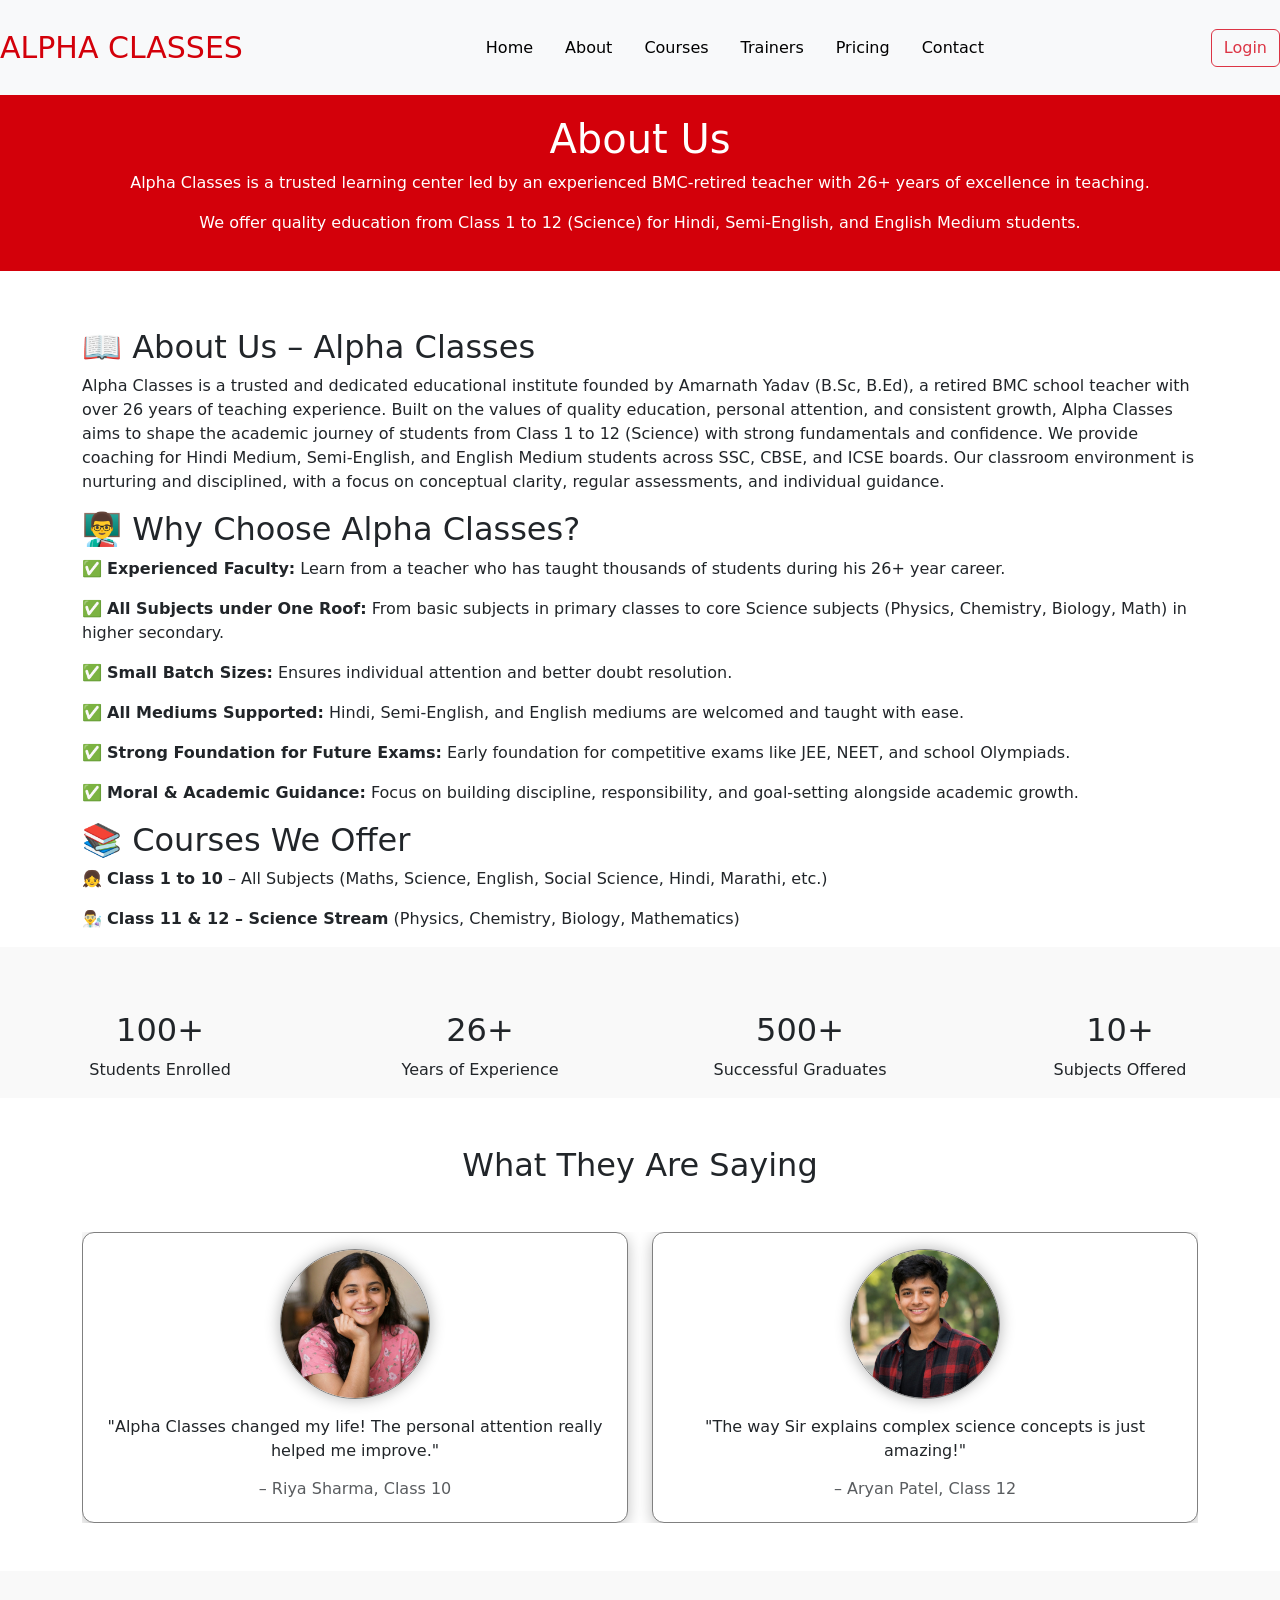
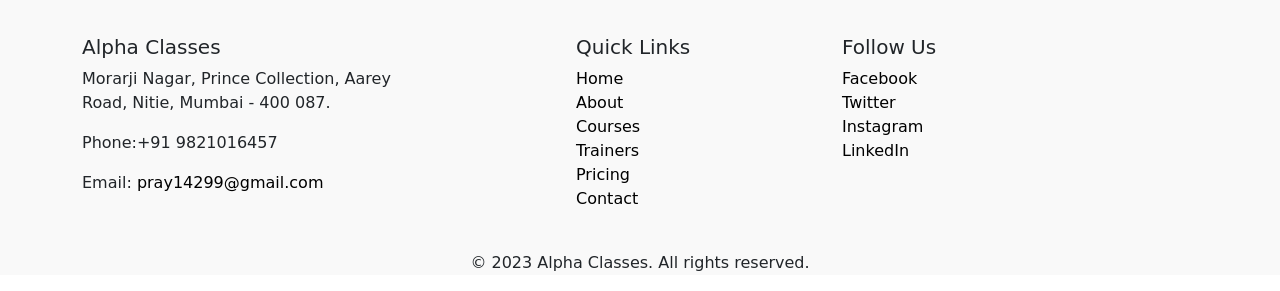
==== About.html @ 9dc7c06b "Initial Alpha Classes upload" ====
<!DOCTYPE html>
<html lang="en">
<head>
    <meta charset="UTF-8">
    <meta name="viewport" content="width=device-width, initial-scale=1.0">
    <title>Alpha classes</title>
    <link rel="stylesheet" href="style.css">
    <link rel="stylesheet" href="Responsive.css"/>
    <link
    href="https://cdn.jsdelivr.net/npm/bootstrap@5.0.2/dist/css/bootstrap.min.css"
    rel="stylesheet"/>
</head>
<body>
    <!-- nav bar section start -->
  <section class="navbarofwebsite">
    <div class="navbardiv  ">
      <nav class="navbar navbar-expand-lg navbar-light bg-light container-fluid">
        <a class="navbar-brand logo" href="#">ALPHA CLASSES</a>
        <!-- Optional toggler for small screen -->
        <button class="navbar-toggler" type="button" data-bs-toggle="collapse" data-bs-target="#navbarNav">
          <span class="navbar-toggler-icon"></span>
        </button>

        <div class="collapse navbar-collapse" id="navbarNav">
          <ul class="nav navul mx-auto">
            <li class="nav-item">
              <a class="nav-link" href="index.html">Home</a>
            </li>
            <li class="nav-item">
              <a class="nav-link" href="About.html">About</a>
            </li>
            <li class="nav-item">
              <a class="nav-link" href="Courses.html">Courses</a>
            </li>
            <li class="nav-item">
              <a class="nav-link" href="Trainer.html">Trainers</a>
            </li>
            <li class="nav-item">
              <a class="nav-link" href="Pricing.html">Pricing</a>
            </li>
            <li class="nav-item">
              <a class="nav-link" href="Contact.html">Contact</a>
            </li>
          </ul>
        </div>
        <button class="btn btn-outline-danger loginbtn " type="button">Login</button>
      </nav>
    </div>
  </section>
  <!-- navbar section ends -->
   <!-- below nav bar section -->
    <section class="belownavbar">
        <div class="container-fluid">
            <div>
                <h1 class="text-center">About Us</h1>
                <p class="text-center">Alpha Classes is a trusted learning center led by an experienced BMC-retired teacher with 26+ years of excellence in teaching.</p>
                <p class="text-center">We offer quality education from Class 1 to 12 (Science) for Hindi, Semi-English, and English Medium students.</p>
            </div>
        </div>
    </section>
    <!-- below nav bar section ends -->
     <!-- below hero image -->
<section class="below-hero">
    <div class="container">
        <div class="row">
            <div class="col whychooseus">
                <h2 class="h2_whychooseus">📖 About Us – Alpha Classes</h2>
                <p class="p_whychooseus">Alpha Classes is a trusted and dedicated educational institute founded by Amarnath Yadav (B.Sc, B.Ed), a retired BMC school teacher with over 26 years of teaching experience. Built on the values of quality education, personal attention, and consistent growth, Alpha Classes aims to shape the academic journey of students from Class 1 to 12 (Science) with strong fundamentals and confidence.
                We provide coaching for Hindi Medium, Semi-English, and English Medium students across SSC, CBSE, and ICSE boards. Our classroom environment is nurturing and disciplined, with a focus on conceptual clarity, regular assessments, and individual guidance.</p>
                <h2>👨‍🏫 Why Choose Alpha Classes?</h2>

                <p>✅ <strong>Experienced Faculty:</strong> Learn from a teacher who has taught thousands of students during his 26+ year career.</p>

                <p>✅ <strong>All Subjects under One Roof:</strong> From basic subjects in primary classes to core Science subjects (Physics, Chemistry, Biology, Math) in higher secondary.</p>

                <p>✅ <strong>Small Batch Sizes:</strong> Ensures individual attention and better doubt resolution.</p>

                <p>✅ <strong>All Mediums Supported:</strong> Hindi, Semi-English, and English mediums are welcomed and taught with ease.</p>

                <p>✅ <strong>Strong Foundation for Future Exams:</strong> Early foundation for competitive exams like JEE, NEET, and school Olympiads.</p>

                <p>✅ <strong>Moral & Academic Guidance:</strong> Focus on building discipline, responsibility, and goal-setting alongside academic growth.</p>

                <h2>📚 Courses We Offer</h2>

                <p>👧 <strong>Class 1 to 10</strong> – All Subjects (Maths, Science, English, Social Science, Hindi, Marathi, etc.)</p>

                <p>👨‍🔬 <strong>Class 11 & 12 – Science Stream</strong> (Physics, Chemistry, Biology, Mathematics)</p>

                
            </div>
            
    </div>
</section>
<!-- below hero image section close -->
 <!-- number detail section -->
<section class="number-detail">
    <div class="container-fluid">
        <div class="row ">
            <div class="col-3 numbers">
                <div class="number-detail-box">
                    <h2 class="number">100+</h2>
                    <p class="detail">Students Enrolled</p>
                </div>
            </div>
            <div class="col-3 numbers">
                <div class="number-detail-box">
                    <h2 class="number">26+</h2>
                    <p class="detail">Years of Experience</p>
                </div>
            </div>
            <div class="col-3 numbers">
                <div class="number-detail-box">
                    <h2 class="number">500+</h2>
                    <p class="detail">Successful Graduates</p>
                </div>
            </div>
            <div class="col-3 numbers">
                <div class="number-detail-box">
                    <h2 class="number">10+</h2>
                    <p class="detail">Subjects Offered</p>
                </div>
            </div>
        </div>
        </div>
</section>
<!-- number detail section close -->

  <!-- What They Are Saying Carousel Section -->
<section id="testimonials" class="py-5">
  <div class="container">
    <h2 class="text-center mb-5">What They Are Saying</h2>
    <div id="testimonialCarousel" class="carousel slide" data-bs-ride="carousel">
      
      <div class="carousel-inner">

        <!-- Slide 1 -->
        <div class="carousel-item active">
          <div class="row justify-content-center">
            <div class="col-md-6">
              <div class="card text-center">
                <img src="./images/student1.png" class="card-img-top rounded-circle w-50 mx-auto mt-3" alt="Student 1">
                <div class="card-body">
                  <p class="card-text">"Alpha Classes changed my life! The personal attention really helped me improve."</p>
                  <h6 class="text-muted">– Riya Sharma, Class 10</h6>
                </div>
              </div>
            </div>
            <div class="col-md-6">
              <div class="card text-center">
                <img src="./images/student2.png" class="card-img-top rounded-circle w-50 mx-auto mt-3" alt="Student 2">
                <div class="card-body">
                  <p class="card-text">"The way Sir explains complex science concepts is just amazing!"</p>
                  <h6 class="text-muted">– Aryan Patel, Class 12</h6>
                </div>
              </div>
            </div>
          </div>
        </div>

        <!-- Slide 2 -->
        <div class="carousel-item">
          <div class="row justify-content-center">
            <div class="col-md-6">
              <div class="card text-center">
                <img src="./images/student3.png" class="card-img-top rounded-circle w-50 mx-auto mt-3" alt="Student 3">
                <div class="card-body">
                  <p class="card-text">"Best classes for both Hindi and English medium students."</p>
                  <h6 class="text-muted">– Sneha Yadav, Class 8</h6>
                </div>
              </div>
            </div>
            <div class="col-md-6">
              <div class="card text-center">
                <img src="./images/student4.png" class="card-img-top rounded-circle w-50 mx-auto mt-3" alt="Student 4">
                <div class="card-body">
                  <p class="card-text">"Thanks to Alpha Classes, I scored 90+ in boards!"</p>
                  <h6 class="text-muted">– Kunal Mehta, Class 10</h6>
                </div>
              </div>
            </div>
          </div>
        </div>

        <!-- Slide 3 -->
        <div class="carousel-item">
          <div class="row justify-content-center">
            <div class="col-md-6">
              <div class="card text-center">
                <img src="./images/student5.png" class="card-img-top rounded-circle w-50 mx-auto mt-3" alt="Student 5">
                <div class="card-body">
                  <p class="card-text">"Great teaching style and helpful notes."</p>
                  <h6 class="text-muted">– Neha Gupta, Class 11</h6>
                </div>
              </div>
            </div>
            <div class="col-md-6">
              <div class="card text-center">
                <img src="./images/student6.png" class="card-img-top rounded-circle w-50 mx-auto mt-3" alt="Student 6">
                <div class="card-body">
                  <p class="card-text">"Sir explains everything with real-life examples!"</p>
                  <h6 class="text-muted">– Aditya Jaiswal, Class 9</h6>
                </div>
              </div>
            </div>
          </div>
        </div>

        <!-- Slide 4 -->
        <div class="carousel-item">
          <div class="row justify-content-center">
            <div class="col-md-6">
              <div class="card text-center">
                <img src="./images/student8.png" class="card-img-top rounded-circle w-50 mx-auto mt-3" alt="Student 7">
                <div class="card-body">
                  <p class="card-text">"Alpha Classes feels like a second home!"</p>
                  <h6 class="text-muted">– Meera Pawar, Class 6</h6>
                </div>
              </div>
            </div>
            <div class="col-md-6">
              <div class="card text-center">
                <img src="./images/student7.png" class="card-img-top rounded-circle w-50 mx-auto mt-3" alt="Student 8">
                <div class="card-body">
                  <p class="card-text">"I love the way Sir motivates us daily!"</p>
                  <h6 class="text-muted">– Tushar Sinha, Class 12</h6>
                </div>
              </div>
            </div>
          </div>
        </div>

        <!-- Slide 5 -->
        <div class="carousel-item">
          <div class="row justify-content-center">
            <div class="col-md-6">
              <div class="card text-center">
                <img src="./images/studnet10.png" class="card-img-top rounded-circle w-50 mx-auto mt-3" alt="Student 9">
                <div class="card-body">
                  <p class="card-text">"My basics got very strong because of Alpha Classes."</p>
                  <h6 class="text-muted">– Priya Dubey, Class 7</h6>
                </div>
              </div>
            </div>
            <div class="col-md-6">
              <div class="card text-center">
                <img src="./images/studnet9.png" class="card-img-top rounded-circle w-50 mx-auto mt-3" alt="Student 10">
                <div class="card-body">
                  <p class="card-text">"Highly recommend for all students in Mumbai."</p>
                  <h6 class="text-muted">– Rahul Thakur, Class 10</h6>
                </div>
              </div>
            </div>
          </div>
        </div>

      </div>

      <!-- Carousel Controls -->
      <button class="carousel-control-prev" type="button" data-bs-target="#testimonialCarousel" data-bs-slide="prev">
        <span class="carousel-control-prev-icon"></span>
      </button>
      <button class="carousel-control-next" type="button" data-bs-target="#testimonialCarousel" data-bs-slide="next">
        <span class="carousel-control-next-icon"></span>
      </button>

    </div>
  </div>
</section>
<!-- what they are saying section close -->
 <!-- footer section start -->
<section class="footer">
    <div class="container">
        <div class="row">
            <div class="col-md-4">
                <h5>Alpha Classes</h5>
                <p>Morarji Nagar, Prince Collection, Aarey Road, Nitie, Mumbai - 400 087.</p>
                <p>Phone:+91 9821016457</p>
                <p class="email">Email: <a href="mailto:pray14299@gmail.com">pray14299@gmail.com</a></p>
            </div>
            <div class="col-md-4 quick-links">
                <h5>Quick Links</h5>
                <ul class="footer-links list-unstyled">
                    <li><a href="index.html">Home</a></li>
                    <li><a href="About.html">About</a></li>
                    <li><a href="Courses.html">Courses</a></li>
                    <li><a href="Trainer.html">Trainers</a></li>
                    <li><a href="Pricing.html">Pricing</a></li>
                    <li><a href="Contact.html">Contact</a></li>
                </ul>
            </div>
            <div class="col-md-4">
                <h5>Follow Us</h5>
                <ul class="list-unstyled footer-social">
                    <li><a href="#">Facebook</a></li>
                    <li><a href="#">Twitter</a></li>
                    <li><a href="#">Instagram</a></li>
                    <li><a href="#">LinkedIn</a></li>
                </ul>
            </div>
        </div>
        <div class="text-center mt-4">
            <p>&copy; 2023 Alpha Classes. All rights reserved.</p>
        </div>
    </div>
</section>
<!-- footer section end -->  
   <script src="https://cdn.jsdelivr.net/npm/@popperjs/core@2.9.2/dist/umd/popper.min.js"></script>
  <script src="https://cdn.jsdelivr.net/npm/bootstrap@5.0.2/dist/js/bootstrap.min.js"></script>
</body>
</html>
---- style.css ----
.logo
{
    font-size: 30px!important;
    color: #d3000a!important;
}
.navul a{
    color:black;
    text-decoration: none;
}
.loginbtn
{
    position: relative;
    right:0%;
}
.navbar
{
    padding-top: 20px!important;
    padding-bottom: 20px!important;
}
/* hero image start */
.hero-section {
  background-image: url('./images/hero-bg.jpg');
  background-size: cover;
  background-position: center;
  background-repeat: no-repeat;
  height: 80vh;
  position: relative;
  z-index: 1;
}

.hero-section::before {
  content: '';
  position: absolute;
  top: 0; left: 0; right: 0; bottom: 0;
  background-color: rgba(0, 0, 0, 0.5); /* Dark overlay */
  z-index: -1;
}

.hero-content {
  max-width: 600px;
  padding-top: 50px;
}
/* why choose us */
.whychooseus
{
    padding-top: 5%;

}
.whychooseus_img
{
    padding-top: 10%;
    height:auto;
    width: 100%;;
}
.number-detail
{
    padding-top: 5%;
    background-color: #f9f9f9;
}
.numbers
{
    text-align: center;
}
#courses
{
    padding-top: 5%;
    padding-bottom: 5%;
}
.card1
{
    height:100%;
}
.footer
{
    padding-top: 5%;
    background-color: #f9f9f9;
    
}
.quick-links
{
    position: relative;
    left: 10%;
}
.footer-links a
{
    text-decoration: none;
    color: black;
    
    

}
.footer-social a
{
    text-decoration: none;
    color: black;
}
.email a{
    text-decoration: none;
    color: black;
}
/* about page */
.belownavbar
{
    background-color: #d3000a;
    padding-top: 20px;
    padding-bottom: 20px;
    color: white;
}
.testimonials
{
    background-color: #f9f9f9;
}
#testimonials .card {
  border: 1px solid grey;
  border-radius: 12px;
  box-shadow: 0 4px 15px rgba(0, 0, 0, 0.25); /* Card shadow */
  background-color: #fff;
  overflow: hidden;
  transition: border 0.3s ease;
}

/* Image styling */
#testimonials .card-img-top {
  width: 150px !important;
  height: 150px !important;
  object-fit: cover;
  object-position: center;
  border-radius: 50% !important;
  border: 1px solid grey;
  box-shadow: 0 0 15px rgba(0, 0, 0, 0.3); /* ⬅️ full shadow all around */
  transition: transform 0.3s ease, box-shadow 0.3s ease, border-color 0.3s ease;
  display: block;
  margin: 0 auto;
}

/* Hover effect on image only */
#testimonials .card-img-top:hover {
  transform: scale(1.1);
  box-shadow: 0 0 25px rgba(0, 0, 0, 0.5); /* ⬅️ Stronger full shadow */
  border-color: #000;
}
/* Trainers page */
#trainers .trainer-card {
  padding: 20px;
  border-radius: 10px;
  transition: transform 0.3s ease;
}

#trainers .trainer-img {
  position: relative;
  width: 200px;
  height: 200px;
  margin: 0 auto 20px;
  border-radius: 50%;
  overflow: hidden;
}

#trainers .trainer-img img {
  width: 100%;
  height: 100%;
  object-fit: cover;
  border-radius: 50%;
  transition: opacity 0.3s ease;
}

#trainers .social-icons {
  position: absolute;
  top: 0;
  left: 0;
  width: 100%;
  height: 100%;
  border-radius: 50%;
  background-color: rgba(0, 0, 0, 0.6);
  display: flex;
  justify-content: center;
  align-items: center;
  gap: 15px;
  opacity: 0;
  transition: opacity 0.3s ease;
}

#trainers .social-icons a {
  color: #fff;
  font-size: 18px;
}

#trainers .trainer-img:hover .social-icons {
  opacity: 1;
}

#trainers .trainer-card h4 {
  font-weight: bold;
  margin-bottom: 5px;
}

#trainers .trainer-card .subject {
  font-style: italic;
  color: #777;
  margin-bottom: 10px;
}
---- Responsive.css ----
/* Mobiles */
@media (max-width: 768px) {
  .loginbtn {
   justify-content: end;
}
.navbar-toggler
{
   position:relative;
}

.below-hero .row
{
    display: block;;
}
.quick-links {
    position: relative;
    left: 0%;
}
}
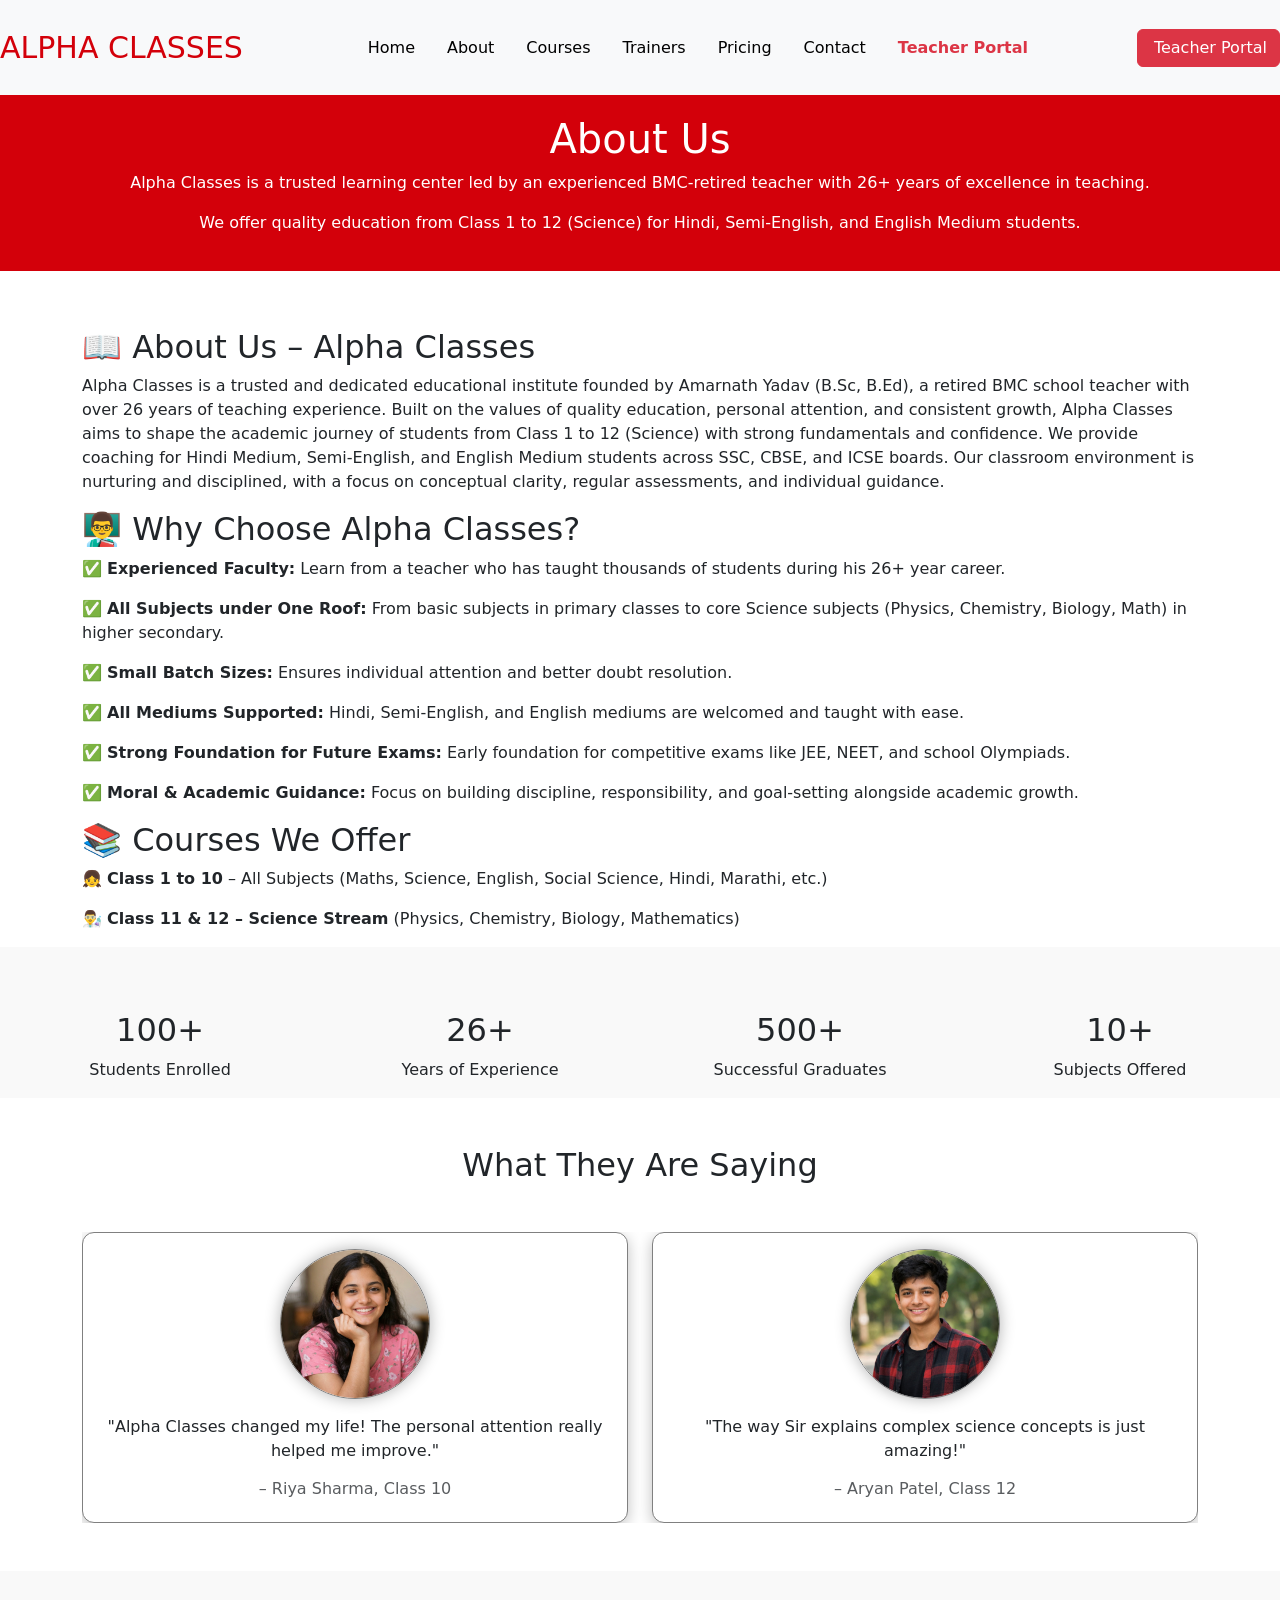
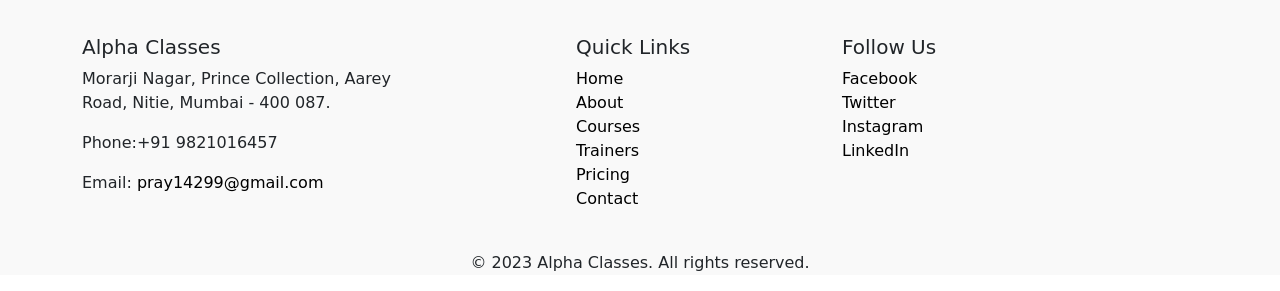
==== commit 68b0933f: "feat: add comprehensive teacher portal with daily attendance, monthly register, fee ledger, printabl" ====
--- a/About.html
+++ b/About.html
@@ -41,9 +41,12 @@
             <li class="nav-item">
               <a class="nav-link" href="Contact.html">Contact</a>
             </li>
+            <li class="nav-item">
+              <a class="nav-link text-danger fw-bold" href="portal.html">Teacher Portal</a>
+            </li>
           </ul>
         </div>
-        <button class="btn btn-outline-danger loginbtn " type="button">Login</button>
+        <a href="portal.html" class="btn btn-danger loginbtn"><i class="bi bi-speedometer2 me-1"></i> Teacher Portal</a>
       </nav>
     </div>
   </section>
--- a/style.css
+++ b/style.css
@@ -11,6 +11,8 @@
 {
     position: relative;
     right:0%;
+    text-decoration: none;
+    font-weight: 600;
 }
 .navbar
 {
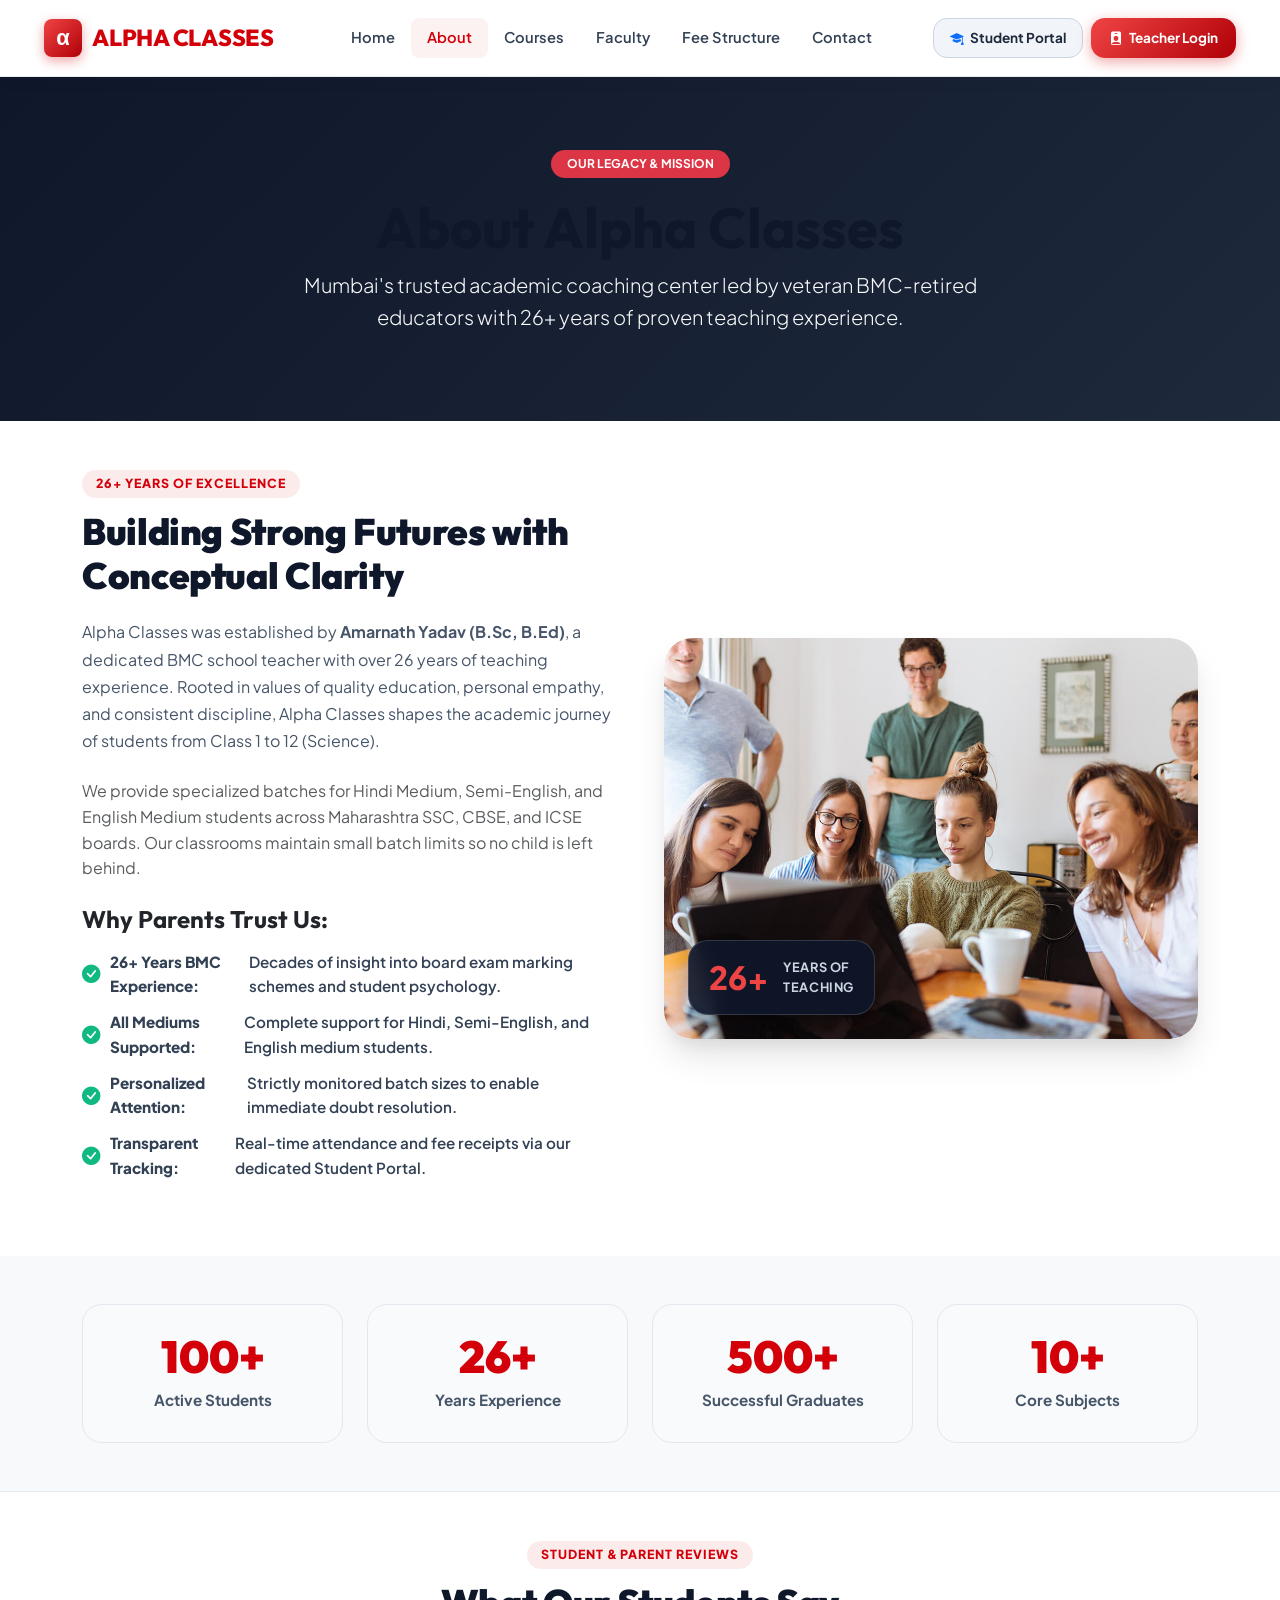
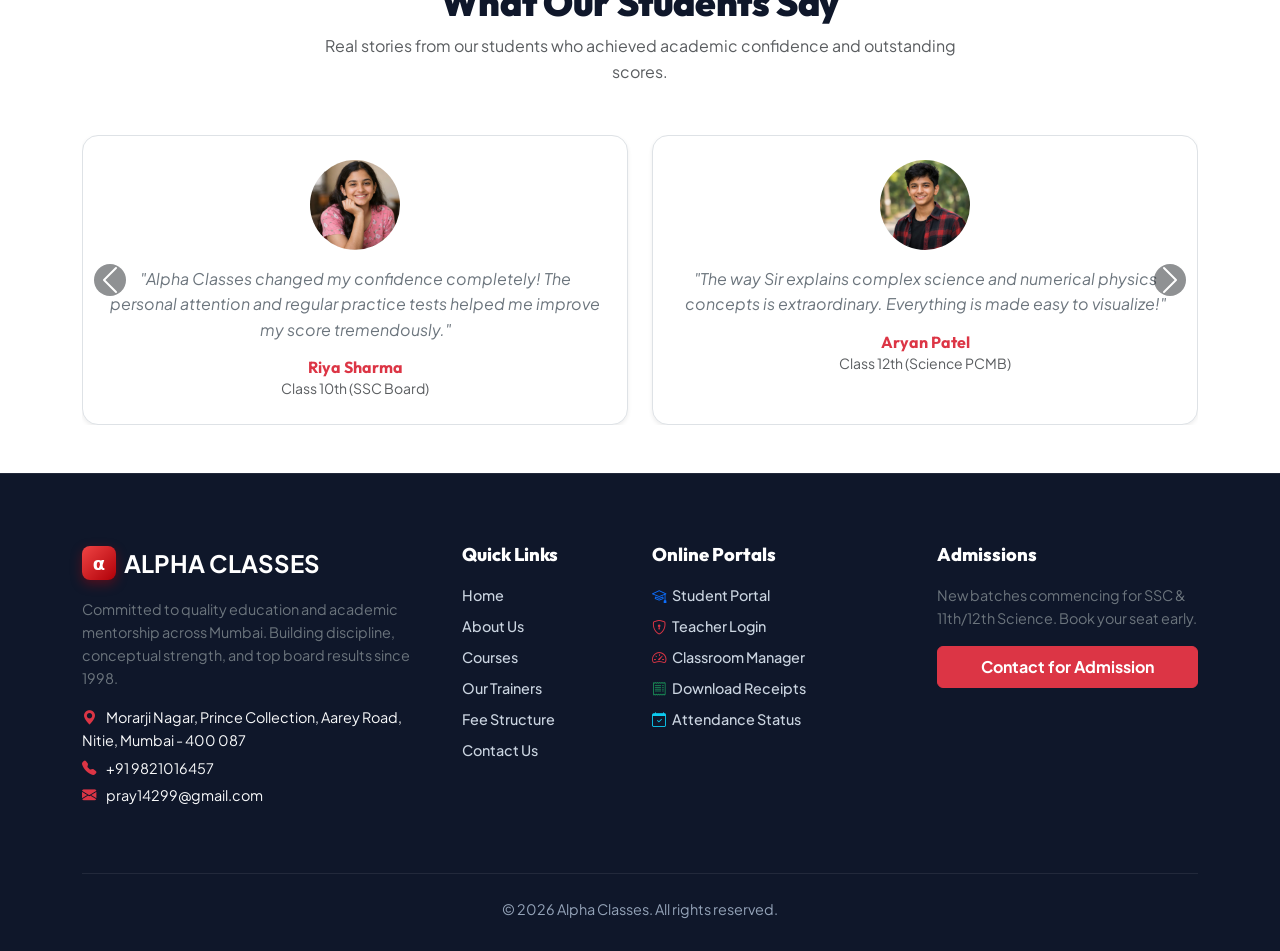
==== commit 66b84143: "feat: complete UI revamp, student portal, role-based teacher auth, and staff management" ====
--- a/About.html
+++ b/About.html
@@ -1,314 +1,269 @@
 <!DOCTYPE html>
 <html lang="en">
 <head>
-    <meta charset="UTF-8">
-    <meta name="viewport" content="width=device-width, initial-scale=1.0">
-    <title>Alpha classes</title>
-    <link rel="stylesheet" href="style.css">
-    <link rel="stylesheet" href="Responsive.css"/>
-    <link
-    href="https://cdn.jsdelivr.net/npm/bootstrap@5.0.2/dist/css/bootstrap.min.css"
-    rel="stylesheet"/>
+  <meta charset="UTF-8">
+  <meta name="viewport" content="width=device-width, initial-scale=1.0">
+  <title>About Us — Alpha Classes | 26+ Years of Teaching Excellence</title>
+  <link rel="icon" type="image/png" href="./images/science.png">
+
+  <!-- Fonts & Icons & Bootstrap 5 -->
+  <link rel="preconnect" href="https://fonts.googleapis.com">
+  <link rel="preconnect" href="https://fonts.gstatic.com" crossorigin>
+  <link href="https://fonts.googleapis.com/css2?family=Outfit:wght@500;600;700;800;900&family=Plus+Jakarta+Sans:wght@400;500;600;700;800&display=swap" rel="stylesheet">
+  <link href="https://cdn.jsdelivr.net/npm/bootstrap@5.0.2/dist/css/bootstrap.min.css" rel="stylesheet"/>
+  <link rel="stylesheet" href="https://cdn.jsdelivr.net/npm/bootstrap-icons@1.11.3/font/bootstrap-icons.min.css">
+  <link rel="stylesheet" href="style.css">
+  <link rel="stylesheet" href="Responsive.css"/>
 </head>
 <body>
-    <!-- nav bar section start -->
-  <section class="navbarofwebsite">
-    <div class="navbardiv  ">
-      <nav class="navbar navbar-expand-lg navbar-light bg-light container-fluid">
-        <a class="navbar-brand logo" href="#">ALPHA CLASSES</a>
-        <!-- Optional toggler for small screen -->
-        <button class="navbar-toggler" type="button" data-bs-toggle="collapse" data-bs-target="#navbarNav">
+  <!-- Sticky Modern Navbar -->
+  <header class="navbarofwebsite">
+    <div class="container-fluid px-lg-4">
+      <nav class="navbar navbar-expand-lg navbar-light py-2">
+        <a class="navbar-brand logo" href="index.html">
+          <span class="brand-alpha-symbol">α</span>
+          <span>ALPHA CLASSES</span>
+        </a>
+
+        <button class="navbar-toggler border-0 shadow-none" type="button" data-bs-toggle="collapse" data-bs-target="#navbarNav">
           <span class="navbar-toggler-icon"></span>
         </button>
 
         <div class="collapse navbar-collapse" id="navbarNav">
-          <ul class="nav navul mx-auto">
+          <ul class="nav navul mx-auto mb-2 mb-lg-0">
             <li class="nav-item">
               <a class="nav-link" href="index.html">Home</a>
             </li>
             <li class="nav-item">
-              <a class="nav-link" href="About.html">About</a>
+              <a class="nav-link active" href="About.html">About</a>
             </li>
             <li class="nav-item">
               <a class="nav-link" href="Courses.html">Courses</a>
             </li>
             <li class="nav-item">
-              <a class="nav-link" href="Trainer.html">Trainers</a>
-            </li>
-            <li class="nav-item">
-              <a class="nav-link" href="Pricing.html">Pricing</a>
+              <a class="nav-link" href="Trainer.html">Faculty</a>
+            </li>
+            <li class="nav-item">
+              <a class="nav-link" href="Pricing.html">Fee Structure</a>
             </li>
             <li class="nav-item">
               <a class="nav-link" href="Contact.html">Contact</a>
             </li>
-            <li class="nav-item">
-              <a class="nav-link text-danger fw-bold" href="portal.html">Teacher Portal</a>
-            </li>
-          </ul>
-        </div>
-        <a href="portal.html" class="btn btn-danger loginbtn"><i class="bi bi-speedometer2 me-1"></i> Teacher Portal</a>
+          </ul>
+
+          <div class="navbar-cta-group d-flex align-items-center gap-2">
+            <a href="login.html?type=student" class="btn-student-nav" title="Student & Parent Portal">
+              <i class="bi bi-mortarboard-fill text-primary"></i>
+              <span>Student Portal</span>
+            </a>
+            <a href="login.html" class="loginbtn" title="Staff Classroom Portal">
+              <i class="bi bi-person-badge-fill"></i>
+              <span>Teacher Login</span>
+            </a>
+          </div>
+        </div>
       </nav>
     </div>
-  </section>
-  <!-- navbar section ends -->
-   <!-- below nav bar section -->
-    <section class="belownavbar">
-        <div class="container-fluid">
-            <div>
-                <h1 class="text-center">About Us</h1>
-                <p class="text-center">Alpha Classes is a trusted learning center led by an experienced BMC-retired teacher with 26+ years of excellence in teaching.</p>
-                <p class="text-center">We offer quality education from Class 1 to 12 (Science) for Hindi, Semi-English, and English Medium students.</p>
+  </header>
+
+  <!-- Page Banner -->
+  <section class="py-5 text-white" style="background: linear-gradient(135deg, #0f172a 0%, #1e293b 100%);">
+    <div class="container text-center py-4">
+      <span class="badge bg-danger px-3 py-2 rounded-pill text-uppercase mb-3">Our Legacy & Mission</span>
+      <h1 class="display-4 fw-bold">About Alpha Classes</h1>
+      <p class="lead text-light mx-auto" style="max-width: 700px;">
+        Mumbai's trusted academic coaching center led by veteran BMC-retired educators with 26+ years of proven teaching experience.
+      </p>
+    </div>
+  </section>
+
+  <!-- Detailed Story Section -->
+  <section class="below-hero py-5">
+    <div class="container">
+      <div class="row align-items-center g-5">
+        <div class="col-lg-6 whychooseus">
+          <span class="section-tag">26+ Years of Excellence</span>
+          <h2 class="h2_whychooseus">Building Strong Futures with Conceptual Clarity</h2>
+          <p class="p_whychooseus">
+            Alpha Classes was established by <strong>Amarnath Yadav (B.Sc, B.Ed)</strong>, a dedicated BMC school teacher with over 26 years of teaching experience. Rooted in values of quality education, personal empathy, and consistent discipline, Alpha Classes shapes the academic journey of students from Class 1 to 12 (Science).
+          </p>
+          <p class="text-muted">
+            We provide specialized batches for Hindi Medium, Semi-English, and English Medium students across Maharashtra SSC, CBSE, and ICSE boards. Our classrooms maintain small batch limits so no child is left behind.
+          </p>
+
+          <h4 class="fw-bold mt-4 mb-3 text-dark">Why Parents Trust Us:</h4>
+          <ul class="feature-list-checks">
+            <li><i class="bi bi-check-circle-fill"></i> <strong>26+ Years BMC Experience:</strong> Decades of insight into board exam marking schemes and student psychology.</li>
+            <li><i class="bi bi-check-circle-fill"></i> <strong>All Mediums Supported:</strong> Complete support for Hindi, Semi-English, and English medium students.</li>
+            <li><i class="bi bi-check-circle-fill"></i> <strong>Personalized Attention:</strong> Strictly monitored batch sizes to enable immediate doubt resolution.</li>
+            <li><i class="bi bi-check-circle-fill"></i> <strong>Transparent Tracking:</strong> Real-time attendance and fee receipts via our dedicated Student Portal.</li>
+          </ul>
+        </div>
+
+        <div class="col-lg-6">
+          <div class="whychooseus_img_wrap">
+            <img src="./images/about.jpg" alt="Alpha Classes Learning" class="whychooseus_img">
+            <div class="experience-floating-badge">
+              <div class="badge-number">26+</div>
+              <div class="badge-text">Years of<br>Teaching</div>
             </div>
-        </div>
-    </section>
-    <!-- below nav bar section ends -->
-     <!-- below hero image -->
-<section class="below-hero">
-    <div class="container">
-        <div class="row">
-            <div class="col whychooseus">
-                <h2 class="h2_whychooseus">📖 About Us – Alpha Classes</h2>
-                <p class="p_whychooseus">Alpha Classes is a trusted and dedicated educational institute founded by Amarnath Yadav (B.Sc, B.Ed), a retired BMC school teacher with over 26 years of teaching experience. Built on the values of quality education, personal attention, and consistent growth, Alpha Classes aims to shape the academic journey of students from Class 1 to 12 (Science) with strong fundamentals and confidence.
-                We provide coaching for Hindi Medium, Semi-English, and English Medium students across SSC, CBSE, and ICSE boards. Our classroom environment is nurturing and disciplined, with a focus on conceptual clarity, regular assessments, and individual guidance.</p>
-                <h2>👨‍🏫 Why Choose Alpha Classes?</h2>
-
-                <p>✅ <strong>Experienced Faculty:</strong> Learn from a teacher who has taught thousands of students during his 26+ year career.</p>
-
-                <p>✅ <strong>All Subjects under One Roof:</strong> From basic subjects in primary classes to core Science subjects (Physics, Chemistry, Biology, Math) in higher secondary.</p>
-
-                <p>✅ <strong>Small Batch Sizes:</strong> Ensures individual attention and better doubt resolution.</p>
-
-                <p>✅ <strong>All Mediums Supported:</strong> Hindi, Semi-English, and English mediums are welcomed and taught with ease.</p>
-
-                <p>✅ <strong>Strong Foundation for Future Exams:</strong> Early foundation for competitive exams like JEE, NEET, and school Olympiads.</p>
-
-                <p>✅ <strong>Moral & Academic Guidance:</strong> Focus on building discipline, responsibility, and goal-setting alongside academic growth.</p>
-
-                <h2>📚 Courses We Offer</h2>
-
-                <p>👧 <strong>Class 1 to 10</strong> – All Subjects (Maths, Science, English, Social Science, Hindi, Marathi, etc.)</p>
-
-                <p>👨‍🔬 <strong>Class 11 & 12 – Science Stream</strong> (Physics, Chemistry, Biology, Mathematics)</p>
-
-                
+          </div>
+        </div>
+      </div>
+    </div>
+  </section>
+
+  <!-- Milestone Counters -->
+  <section class="number-detail py-5 bg-light">
+    <div class="container">
+      <div class="row g-4">
+        <div class="col-6 col-md-3">
+          <div class="number-detail-box">
+            <h2 class="number">100+</h2>
+            <p class="detail">Active Students</p>
+          </div>
+        </div>
+        <div class="col-6 col-md-3">
+          <div class="number-detail-box">
+            <h2 class="number">26+</h2>
+            <p class="detail">Years Experience</p>
+          </div>
+        </div>
+        <div class="col-6 col-md-3">
+          <div class="number-detail-box">
+            <h2 class="number">500+</h2>
+            <p class="detail">Successful Graduates</p>
+          </div>
+        </div>
+        <div class="col-6 col-md-3">
+          <div class="number-detail-box">
+            <h2 class="number">10+</h2>
+            <p class="detail">Core Subjects</p>
+          </div>
+        </div>
+      </div>
+    </div>
+  </section>
+
+  <!-- Testimonials Carousel Section -->
+  <section id="testimonials" class="py-5">
+    <div class="container">
+      <div class="section-header-wrap">
+        <span class="section-tag">Student & Parent Reviews</span>
+        <h2 class="section-title">What Our Students Say</h2>
+        <p class="text-muted">Real stories from our students who achieved academic confidence and outstanding scores.</p>
+      </div>
+
+      <div id="testimonialCarousel" class="carousel slide" data-bs-ride="carousel">
+        <div class="carousel-inner">
+          <!-- Slide 1 -->
+          <div class="carousel-item active">
+            <div class="row g-4 justify-content-center">
+              <div class="col-md-6">
+                <div class="card p-4 text-center border shadow-sm rounded-4 h-100">
+                  <img src="./images/student1.png" class="rounded-circle mx-auto mb-3" style="width: 90px; height: 90px; object-fit: cover;" alt="Student 1">
+                  <p class="fst-italic text-secondary">"Alpha Classes changed my confidence completely! The personal attention and regular practice tests helped me improve my score tremendously."</p>
+                  <h6 class="fw-bold mb-0 text-danger">Riya Sharma</h6>
+                  <small class="text-muted">Class 10th (SSC Board)</small>
+                </div>
+              </div>
+              <div class="col-md-6">
+                <div class="card p-4 text-center border shadow-sm rounded-4 h-100">
+                  <img src="./images/student2.png" class="rounded-circle mx-auto mb-3" style="width: 90px; height: 90px; object-fit: cover;" alt="Student 2">
+                  <p class="fst-italic text-secondary">"The way Sir explains complex science and numerical physics concepts is extraordinary. Everything is made easy to visualize!"</p>
+                  <h6 class="fw-bold mb-0 text-danger">Aryan Patel</h6>
+                  <small class="text-muted">Class 12th (Science PCMB)</small>
+                </div>
+              </div>
             </div>
-            
-    </div>
-</section>
-<!-- below hero image section close -->
- <!-- number detail section -->
-<section class="number-detail">
-    <div class="container-fluid">
-        <div class="row ">
-            <div class="col-3 numbers">
-                <div class="number-detail-box">
-                    <h2 class="number">100+</h2>
-                    <p class="detail">Students Enrolled</p>
-                </div>
+          </div>
+
+          <!-- Slide 2 -->
+          <div class="carousel-item">
+            <div class="row g-4 justify-content-center">
+              <div class="col-md-6">
+                <div class="card p-4 text-center border shadow-sm rounded-4 h-100">
+                  <img src="./images/student3.png" class="rounded-circle mx-auto mb-3" style="width: 90px; height: 90px; object-fit: cover;" alt="Student 3">
+                  <p class="fst-italic text-secondary">"Best coaching for Hindi and Semi-English medium students. Concepts are explained clearly in both languages so there is zero confusion."</p>
+                  <h6 class="fw-bold mb-0 text-danger">Sneha Yadav</h6>
+                  <small class="text-muted">Class 8th</small>
+                </div>
+              </div>
+              <div class="col-md-6">
+                <div class="card p-4 text-center border shadow-sm rounded-4 h-100">
+                  <img src="./images/student4.png" class="rounded-circle mx-auto mb-3" style="width: 90px; height: 90px; object-fit: cover;" alt="Student 4">
+                  <p class="fst-italic text-secondary">"Thanks to Alpha Classes, I scored above 90% in my SSC board exam. The revision batches and previous board papers helped so much!"</p>
+                  <h6 class="fw-bold mb-0 text-danger">Kunal Mehta</h6>
+                  <small class="text-muted">Class 10th Graduate</small>
+                </div>
+              </div>
             </div>
-            <div class="col-3 numbers">
-                <div class="number-detail-box">
-                    <h2 class="number">26+</h2>
-                    <p class="detail">Years of Experience</p>
-                </div>
-            </div>
-            <div class="col-3 numbers">
-                <div class="number-detail-box">
-                    <h2 class="number">500+</h2>
-                    <p class="detail">Successful Graduates</p>
-                </div>
-            </div>
-            <div class="col-3 numbers">
-                <div class="number-detail-box">
-                    <h2 class="number">10+</h2>
-                    <p class="detail">Subjects Offered</p>
-                </div>
-            </div>
-        </div>
-        </div>
-</section>
-<!-- number detail section close -->
-
-  <!-- What They Are Saying Carousel Section -->
-<section id="testimonials" class="py-5">
-  <div class="container">
-    <h2 class="text-center mb-5">What They Are Saying</h2>
-    <div id="testimonialCarousel" class="carousel slide" data-bs-ride="carousel">
-      
-      <div class="carousel-inner">
-
-        <!-- Slide 1 -->
-        <div class="carousel-item active">
-          <div class="row justify-content-center">
-            <div class="col-md-6">
-              <div class="card text-center">
-                <img src="./images/student1.png" class="card-img-top rounded-circle w-50 mx-auto mt-3" alt="Student 1">
-                <div class="card-body">
-                  <p class="card-text">"Alpha Classes changed my life! The personal attention really helped me improve."</p>
-                  <h6 class="text-muted">– Riya Sharma, Class 10</h6>
-                </div>
-              </div>
-            </div>
-            <div class="col-md-6">
-              <div class="card text-center">
-                <img src="./images/student2.png" class="card-img-top rounded-circle w-50 mx-auto mt-3" alt="Student 2">
-                <div class="card-body">
-                  <p class="card-text">"The way Sir explains complex science concepts is just amazing!"</p>
-                  <h6 class="text-muted">– Aryan Patel, Class 12</h6>
-                </div>
-              </div>
-            </div>
-          </div>
-        </div>
-
-        <!-- Slide 2 -->
-        <div class="carousel-item">
-          <div class="row justify-content-center">
-            <div class="col-md-6">
-              <div class="card text-center">
-                <img src="./images/student3.png" class="card-img-top rounded-circle w-50 mx-auto mt-3" alt="Student 3">
-                <div class="card-body">
-                  <p class="card-text">"Best classes for both Hindi and English medium students."</p>
-                  <h6 class="text-muted">– Sneha Yadav, Class 8</h6>
-                </div>
-              </div>
-            </div>
-            <div class="col-md-6">
-              <div class="card text-center">
-                <img src="./images/student4.png" class="card-img-top rounded-circle w-50 mx-auto mt-3" alt="Student 4">
-                <div class="card-body">
-                  <p class="card-text">"Thanks to Alpha Classes, I scored 90+ in boards!"</p>
-                  <h6 class="text-muted">– Kunal Mehta, Class 10</h6>
-                </div>
-              </div>
-            </div>
-          </div>
-        </div>
-
-        <!-- Slide 3 -->
-        <div class="carousel-item">
-          <div class="row justify-content-center">
-            <div class="col-md-6">
-              <div class="card text-center">
-                <img src="./images/student5.png" class="card-img-top rounded-circle w-50 mx-auto mt-3" alt="Student 5">
-                <div class="card-body">
-                  <p class="card-text">"Great teaching style and helpful notes."</p>
-                  <h6 class="text-muted">– Neha Gupta, Class 11</h6>
-                </div>
-              </div>
-            </div>
-            <div class="col-md-6">
-              <div class="card text-center">
-                <img src="./images/student6.png" class="card-img-top rounded-circle w-50 mx-auto mt-3" alt="Student 6">
-                <div class="card-body">
-                  <p class="card-text">"Sir explains everything with real-life examples!"</p>
-                  <h6 class="text-muted">– Aditya Jaiswal, Class 9</h6>
-                </div>
-              </div>
-            </div>
-          </div>
-        </div>
-
-        <!-- Slide 4 -->
-        <div class="carousel-item">
-          <div class="row justify-content-center">
-            <div class="col-md-6">
-              <div class="card text-center">
-                <img src="./images/student8.png" class="card-img-top rounded-circle w-50 mx-auto mt-3" alt="Student 7">
-                <div class="card-body">
-                  <p class="card-text">"Alpha Classes feels like a second home!"</p>
-                  <h6 class="text-muted">– Meera Pawar, Class 6</h6>
-                </div>
-              </div>
-            </div>
-            <div class="col-md-6">
-              <div class="card text-center">
-                <img src="./images/student7.png" class="card-img-top rounded-circle w-50 mx-auto mt-3" alt="Student 8">
-                <div class="card-body">
-                  <p class="card-text">"I love the way Sir motivates us daily!"</p>
-                  <h6 class="text-muted">– Tushar Sinha, Class 12</h6>
-                </div>
-              </div>
-            </div>
-          </div>
-        </div>
-
-        <!-- Slide 5 -->
-        <div class="carousel-item">
-          <div class="row justify-content-center">
-            <div class="col-md-6">
-              <div class="card text-center">
-                <img src="./images/studnet10.png" class="card-img-top rounded-circle w-50 mx-auto mt-3" alt="Student 9">
-                <div class="card-body">
-                  <p class="card-text">"My basics got very strong because of Alpha Classes."</p>
-                  <h6 class="text-muted">– Priya Dubey, Class 7</h6>
-                </div>
-              </div>
-            </div>
-            <div class="col-md-6">
-              <div class="card text-center">
-                <img src="./images/studnet9.png" class="card-img-top rounded-circle w-50 mx-auto mt-3" alt="Student 10">
-                <div class="card-body">
-                  <p class="card-text">"Highly recommend for all students in Mumbai."</p>
-                  <h6 class="text-muted">– Rahul Thakur, Class 10</h6>
-                </div>
-              </div>
-            </div>
-          </div>
-        </div>
-
-      </div>
-
-      <!-- Carousel Controls -->
-      <button class="carousel-control-prev" type="button" data-bs-target="#testimonialCarousel" data-bs-slide="prev">
-        <span class="carousel-control-prev-icon"></span>
-      </button>
-      <button class="carousel-control-next" type="button" data-bs-target="#testimonialCarousel" data-bs-slide="next">
-        <span class="carousel-control-next-icon"></span>
-      </button>
-
-    </div>
-  </div>
-</section>
-<!-- what they are saying section close -->
- <!-- footer section start -->
-<section class="footer">
-    <div class="container">
-        <div class="row">
-            <div class="col-md-4">
-                <h5>Alpha Classes</h5>
-                <p>Morarji Nagar, Prince Collection, Aarey Road, Nitie, Mumbai - 400 087.</p>
-                <p>Phone:+91 9821016457</p>
-                <p class="email">Email: <a href="mailto:pray14299@gmail.com">pray14299@gmail.com</a></p>
-            </div>
-            <div class="col-md-4 quick-links">
-                <h5>Quick Links</h5>
-                <ul class="footer-links list-unstyled">
-                    <li><a href="index.html">Home</a></li>
-                    <li><a href="About.html">About</a></li>
-                    <li><a href="Courses.html">Courses</a></li>
-                    <li><a href="Trainer.html">Trainers</a></li>
-                    <li><a href="Pricing.html">Pricing</a></li>
-                    <li><a href="Contact.html">Contact</a></li>
-                </ul>
-            </div>
-            <div class="col-md-4">
-                <h5>Follow Us</h5>
-                <ul class="list-unstyled footer-social">
-                    <li><a href="#">Facebook</a></li>
-                    <li><a href="#">Twitter</a></li>
-                    <li><a href="#">Instagram</a></li>
-                    <li><a href="#">LinkedIn</a></li>
-                </ul>
-            </div>
-        </div>
-        <div class="text-center mt-4">
-            <p>&copy; 2023 Alpha Classes. All rights reserved.</p>
-        </div>
-    </div>
-</section>
-<!-- footer section end -->  
-   <script src="https://cdn.jsdelivr.net/npm/@popperjs/core@2.9.2/dist/umd/popper.min.js"></script>
-  <script src="https://cdn.jsdelivr.net/npm/bootstrap@5.0.2/dist/js/bootstrap.min.js"></script>
+          </div>
+        </div>
+
+        <button class="carousel-control-prev" type="button" data-bs-target="#testimonialCarousel" data-bs-slide="prev" style="width: 5%;">
+          <span class="carousel-control-prev-icon bg-dark rounded-circle p-2" aria-hidden="true"></span>
+        </button>
+        <button class="carousel-control-next" type="button" data-bs-target="#testimonialCarousel" data-bs-slide="next" style="width: 5%;">
+          <span class="carousel-control-next-icon bg-dark rounded-circle p-2" aria-hidden="true"></span>
+        </button>
+      </div>
+    </div>
+  </section>
+
+  <!-- Modern Footer -->
+  <footer class="footer">
+    <div class="container">
+      <div class="row g-4">
+        <div class="col-lg-4 col-md-6">
+          <div class="d-flex align-items-center gap-2 mb-3">
+            <span class="brand-alpha-symbol" style="width:34px; height:34px; font-size:18px;">α</span>
+            <span class="fw-bold text-white fs-4">ALPHA CLASSES</span>
+          </div>
+          <p class="text-secondary small mb-3">
+            Committed to quality education and academic mentorship across Mumbai. Building discipline, conceptual strength, and top board results since 1998.
+          </p>
+          <p class="mb-1 small text-light"><i class="bi bi-geo-alt-fill text-danger me-2"></i> Morarji Nagar, Prince Collection, Aarey Road, Nitie, Mumbai - 400 087</p>
+          <p class="mb-1 small text-light"><i class="bi bi-telephone-fill text-danger me-2"></i> +91 9821016457</p>
+          <p class="small text-light"><i class="bi bi-envelope-fill text-danger me-2"></i> pray14299@gmail.com</p>
+        </div>
+
+        <div class="col-lg-2 col-md-3 col-6 quick-links">
+          <h5>Quick Links</h5>
+          <ul class="footer-links list-unstyled">
+            <li><a href="index.html">Home</a></li>
+            <li><a href="About.html">About Us</a></li>
+            <li><a href="Courses.html">Courses</a></li>
+            <li><a href="Trainer.html">Our Trainers</a></li>
+            <li><a href="Pricing.html">Fee Structure</a></li>
+            <li><a href="Contact.html">Contact Us</a></li>
+          </ul>
+        </div>
+
+        <div class="col-lg-3 col-md-3 col-6">
+          <h5>Online Portals</h5>
+          <ul class="footer-links list-unstyled">
+            <li><a href="login.html?type=student"><i class="bi bi-mortarboard me-1 text-primary"></i> Student Portal</a></li>
+            <li><a href="login.html"><i class="bi bi-shield-lock me-1 text-danger"></i> Teacher Login</a></li>
+            <li><a href="portal.html"><i class="bi bi-speedometer2 me-1 text-danger"></i> Classroom Manager</a></li>
+            <li><a href="login.html?type=student"><i class="bi bi-receipt me-1 text-success"></i> Download Receipts</a></li>
+            <li><a href="login.html?type=student"><i class="bi bi-calendar-check me-1 text-info"></i> Attendance Status</a></li>
+          </ul>
+        </div>
+
+        <div class="col-lg-3 col-md-6">
+          <h5>Admissions</h5>
+          <p class="small text-secondary mb-3">New batches commencing for SSC & 11th/12th Science. Book your seat early.</p>
+          <a href="Contact.html" class="btn btn-danger w-100 py-2 fw-bold">Contact for Admission</a>
+        </div>
+      </div>
+
+      <div class="footer-bottom">
+        <p class="mb-0">&copy; 2026 Alpha Classes. All rights reserved.</p>
+      </div>
+    </div>
+  </footer>
+
+  <script src="https://cdn.jsdelivr.net/npm/bootstrap@5.0.2/dist/js/bootstrap.bundle.min.js"></script>
 </body>
-</html>+</html>
--- a/style.css
+++ b/style.css
@@ -1,203 +1,740 @@
-.logo
-{
-    font-size: 30px!important;
-    color: #d3000a!important;
-}
-.navul a{
-    color:black;
-    text-decoration: none;
-}
-.loginbtn
-{
-    position: relative;
-    right:0%;
-    text-decoration: none;
-    font-weight: 600;
-}
-.navbar
-{
-    padding-top: 20px!important;
-    padding-bottom: 20px!important;
-}
-/* hero image start */
+/* ==========================================================================
+   Alpha Classes — Premium Modern Institute Styling & Animations
+   ========================================================================== */
+
+@import url('https://fonts.googleapis.com/css2?family=Plus+Jakarta+Sans:wght@400;500;600;700;800;900&family=Outfit:wght@500;600;700;800&display=swap');
+
+:root {
+  --primary-red: #d3000a;
+  --primary-red-hover: #b00008;
+  --primary-red-dark: #8b0006;
+  --primary-red-subtle: #fee2e2;
+  --primary-red-glow: rgba(211, 0, 10, 0.35);
+
+  --dark-slate: #0f172a;
+  --dark-surface: #1e293b;
+  --text-main: #0f172a;
+  --text-muted: #64748b;
+  --text-light: #f8fafc;
+  
+  --bg-canvas: #f8fafc;
+  --bg-card: #ffffff;
+  --border-subtle: #e2e8f0;
+  --border-hover: #cbd5e1;
+
+  --radius-sm: 8px;
+  --radius-md: 14px;
+  --radius-lg: 20px;
+  --radius-xl: 28px;
+
+  --shadow-sm: 0 2px 4px rgba(0, 0, 0, 0.04);
+  --shadow-md: 0 10px 25px -5px rgba(0, 0, 0, 0.08), 0 8px 10px -6px rgba(0, 0, 0, 0.04);
+  --shadow-lg: 0 20px 35px -5px rgba(0, 0, 0, 0.12), 0 10px 15px -5px rgba(0, 0, 0, 0.06);
+  --shadow-glow: 0 12px 30px -4px var(--primary-red-glow);
+
+  --transition: all 0.25s cubic-bezier(0.16, 1, 0.3, 1);
+  --font-main: 'Plus Jakarta Sans', system-ui, -apple-system, sans-serif;
+  --font-heading: 'Outfit', 'Plus Jakarta Sans', sans-serif;
+}
+
+/* Base Setup */
+*, *::before, *::after {
+  box-sizing: border-box;
+}
+
+body {
+  font-family: var(--font-main);
+  color: var(--text-main);
+  background-color: #ffffff;
+  line-height: 1.6;
+  overflow-x: hidden;
+  -webkit-font-smoothing: antialiased;
+}
+
+h1, h2, h3, h4, h5, h6 {
+  font-family: var(--font-heading);
+  font-weight: 800;
+  color: var(--text-main);
+}
+
+/* ==========================================================================
+   Modern Sticky Navbar
+   ========================================================================== */
+.navbarofwebsite {
+  position: sticky;
+  top: 0;
+  z-index: 1000;
+  background: rgba(255, 255, 255, 0.94);
+  backdrop-filter: blur(14px);
+  -webkit-backdrop-filter: blur(14px);
+  border-bottom: 1px solid rgba(226, 232, 240, 0.8);
+  box-shadow: 0 4px 20px rgba(0, 0, 0, 0.03);
+  transition: var(--transition);
+}
+
+.navbar {
+  padding: 14px 20px !important;
+}
+
+.navbar-brand.logo {
+  display: flex;
+  align-items: center;
+  gap: 10px;
+  font-family: var(--font-heading);
+  font-size: 1.45rem !important;
+  font-weight: 800 !important;
+  color: var(--primary-red) !important;
+  letter-spacing: -0.01em;
+  text-decoration: none;
+}
+
+.brand-alpha-symbol {
+  width: 38px;
+  height: 38px;
+  background: linear-gradient(135deg, #ef4444 0%, #b00008 100%);
+  color: #ffffff;
+  font-size: 22px;
+  font-weight: 900;
+  border-radius: var(--radius-sm);
+  display: inline-flex;
+  align-items: center;
+  justify-content: center;
+  box-shadow: 0 4px 12px var(--primary-red-glow);
+  transition: transform 0.25s ease;
+}
+
+.navbar-brand.logo:hover .brand-alpha-symbol {
+  transform: rotate(-6deg) scale(1.08);
+}
+
+.navul .nav-item .nav-link {
+  font-size: 0.92rem;
+  font-weight: 600;
+  color: #334155 !important;
+  padding: 8px 16px !important;
+  border-radius: var(--radius-sm);
+  transition: var(--transition);
+  position: relative;
+}
+
+.navul .nav-item .nav-link:hover,
+.navul .nav-item .nav-link.active {
+  color: var(--primary-red) !important;
+  background-color: rgba(211, 0, 10, 0.05);
+}
+
+.navbar-cta-group {
+  display: flex;
+  align-items: center;
+  gap: 10px;
+}
+
+.btn-student-nav {
+  background-color: #f1f5f9;
+  color: #1e293b !important;
+  border: 1px solid #cbd5e1;
+  font-size: 0.85rem;
+  font-weight: 700;
+  padding: 8px 16px;
+  border-radius: var(--radius-md);
+  text-decoration: none;
+  transition: var(--transition);
+  display: inline-flex;
+  align-items: center;
+  gap: 6px;
+}
+
+.btn-student-nav:hover {
+  background-color: #e2e8f0;
+  color: #0f172a !important;
+  transform: translateY(-1px);
+}
+
+.loginbtn {
+  background: linear-gradient(135deg, #ef4444 0%, #b00008 100%);
+  color: #ffffff !important;
+  border: none;
+  font-size: 0.85rem;
+  font-weight: 700;
+  padding: 9px 18px;
+  border-radius: var(--radius-md);
+  box-shadow: 0 4px 14px var(--primary-red-glow);
+  transition: var(--transition);
+  display: inline-flex;
+  align-items: center;
+  gap: 6px;
+  text-decoration: none;
+}
+
+.loginbtn:hover {
+  background: linear-gradient(135deg, #dc2626 0%, #8b0006 100%);
+  transform: translateY(-2px);
+  box-shadow: 0 6px 18px var(--primary-red-glow);
+}
+
+/* ==========================================================================
+   Hero Section
+   ========================================================================== */
 .hero-section {
   background-image: url('./images/hero-bg.jpg');
   background-size: cover;
-  background-position: center;
+  background-position: center center;
   background-repeat: no-repeat;
-  height: 80vh;
+  min-height: 82vh;
   position: relative;
   z-index: 1;
+  display: flex;
+  align-items: center;
+  padding: 80px 0;
 }
 
 .hero-section::before {
   content: '';
   position: absolute;
   top: 0; left: 0; right: 0; bottom: 0;
-  background-color: rgba(0, 0, 0, 0.5); /* Dark overlay */
+  background: linear-gradient(135deg, rgba(15, 23, 42, 0.88) 0%, rgba(15, 23, 42, 0.72) 60%, rgba(211, 0, 10, 0.5) 100%);
   z-index: -1;
 }
 
 .hero-content {
-  max-width: 600px;
-  padding-top: 50px;
-}
-/* why choose us */
-.whychooseus
-{
-    padding-top: 5%;
-
-}
-.whychooseus_img
-{
-    padding-top: 10%;
-    height:auto;
-    width: 100%;;
-}
-.number-detail
-{
-    padding-top: 5%;
-    background-color: #f9f9f9;
-}
-.numbers
-{
-    text-align: center;
-}
-#courses
-{
-    padding-top: 5%;
-    padding-bottom: 5%;
-}
-.card1
-{
-    height:100%;
-}
-.footer
-{
-    padding-top: 5%;
-    background-color: #f9f9f9;
-    
-}
-.quick-links
-{
-    position: relative;
-    left: 10%;
-}
-.footer-links a
-{
-    text-decoration: none;
-    color: black;
-    
-    
-
-}
-.footer-social a
-{
-    text-decoration: none;
-    color: black;
-}
-.email a{
-    text-decoration: none;
-    color: black;
-}
-/* about page */
-.belownavbar
-{
-    background-color: #d3000a;
-    padding-top: 20px;
-    padding-bottom: 20px;
-    color: white;
-}
-.testimonials
-{
-    background-color: #f9f9f9;
-}
-#testimonials .card {
-  border: 1px solid grey;
-  border-radius: 12px;
-  box-shadow: 0 4px 15px rgba(0, 0, 0, 0.25); /* Card shadow */
-  background-color: #fff;
+  max-width: 680px;
+  animation: heroFadeInUp 0.8s cubic-bezier(0.16, 1, 0.3, 1) forwards;
+}
+
+@keyframes heroFadeInUp {
+  0% {
+    opacity: 0;
+    transform: translateY(28px);
+  }
+  100% {
+    opacity: 1;
+    transform: translateY(0);
+  }
+}
+
+.hero-pill-badge {
+  display: inline-flex;
+  align-items: center;
+  gap: 8px;
+  background: rgba(255, 255, 255, 0.12);
+  backdrop-filter: blur(8px);
+  border: 1px solid rgba(255, 255, 255, 0.2);
+  color: #fca5a5;
+  font-size: 0.82rem;
+  font-weight: 700;
+  padding: 6px 16px;
+  border-radius: 999px;
+  margin-bottom: 20px;
+  text-transform: uppercase;
+  letter-spacing: 0.05em;
+  animation: floatBadge 4s ease-in-out infinite alternate;
+}
+
+@keyframes floatBadge {
+  0% { transform: translateY(0); }
+  100% { transform: translateY(-5px); }
+}
+
+.hero-title {
+  font-size: 3.4rem;
+  font-weight: 900;
+  line-height: 1.15;
+  color: #ffffff;
+  margin-bottom: 20px;
+  letter-spacing: -0.02em;
+}
+
+.hero-title .highlight-text {
+  background: linear-gradient(90deg, #ff6b6b 0%, #fef08a 100%);
+  -webkit-background-clip: text;
+  -webkit-text-fill-color: transparent;
+}
+
+.hero-lead {
+  font-size: 1.15rem;
+  color: #cbd5e1;
+  font-weight: 500;
+  margin-bottom: 32px;
+  line-height: 1.6;
+}
+
+.hero-actions {
+  display: flex;
+  gap: 14px;
+  flex-wrap: wrap;
+}
+
+.btn-hero-primary {
+  background: linear-gradient(135deg, #ef4444 0%, #b00008 100%);
+  color: #ffffff !important;
+  font-weight: 700;
+  font-size: 1rem;
+  padding: 13px 28px;
+  border-radius: var(--radius-md);
+  border: none;
+  box-shadow: 0 8px 24px var(--primary-red-glow);
+  transition: var(--transition);
+  text-decoration: none;
+  display: inline-flex;
+  align-items: center;
+  gap: 8px;
+}
+
+.btn-hero-primary:hover {
+  transform: translateY(-3px) scale(1.02);
+  box-shadow: 0 12px 28px var(--primary-red-glow);
+}
+
+.btn-hero-secondary {
+  background: rgba(255, 255, 255, 0.1);
+  backdrop-filter: blur(8px);
+  color: #ffffff !important;
+  font-weight: 700;
+  font-size: 1rem;
+  padding: 13px 26px;
+  border-radius: var(--radius-md);
+  border: 1px solid rgba(255, 255, 255, 0.25);
+  transition: var(--transition);
+  text-decoration: none;
+  display: inline-flex;
+  align-items: center;
+  gap: 8px;
+}
+
+.btn-hero-secondary:hover {
+  background: rgba(255, 255, 255, 0.2);
+  border-color: #ffffff;
+  transform: translateY(-2px);
+}
+
+/* ==========================================================================
+   Portal Spotlight Banner
+   ========================================================================== */
+.portal-spotlight-section {
+  padding: 40px 0;
+  background: linear-gradient(135deg, #0f172a 0%, #1e293b 100%);
+  color: #ffffff;
+  position: relative;
+  border-bottom: 1px solid rgba(255, 255, 255, 0.08);
+}
+
+.spotlight-card {
+  background: rgba(255, 255, 255, 0.05);
+  border: 1px solid rgba(255, 255, 255, 0.1);
+  border-radius: var(--radius-lg);
+  padding: 24px;
+  transition: var(--transition);
+  height: 100%;
+  display: flex;
+  flex-direction: column;
+  justify-content: space-between;
+}
+
+.spotlight-card:hover {
+  background: rgba(255, 255, 255, 0.08);
+  border-color: rgba(239, 68, 68, 0.4);
+  transform: translateY(-3px);
+  box-shadow: var(--shadow-lg);
+}
+
+.spotlight-icon-wrap {
+  width: 48px;
+  height: 48px;
+  border-radius: var(--radius-md);
+  display: flex;
+  align-items: center;
+  justify-content: center;
+  font-size: 22px;
+  margin-bottom: 16px;
+}
+
+.spotlight-icon-wrap.teacher-icon {
+  background: rgba(239, 68, 68, 0.2);
+  color: #f87171;
+}
+
+.spotlight-icon-wrap.student-icon {
+  background: rgba(59, 130, 246, 0.2);
+  color: #60a5fa;
+}
+
+.spotlight-card h3 {
+  color: #ffffff;
+  font-size: 1.25rem;
+  margin-bottom: 8px;
+}
+
+.spotlight-card p {
+  color: #94a3b8;
+  font-size: 0.88rem;
+  line-height: 1.5;
+  margin-bottom: 18px;
+}
+
+/* ==========================================================================
+   Milestone Counters Section
+   ========================================================================== */
+.number-detail {
+  padding: 60px 0;
+  background: #ffffff;
+  border-bottom: 1px solid var(--border-subtle);
+}
+
+.number-detail-box {
+  background: var(--bg-canvas);
+  border: 1px solid var(--border-subtle);
+  border-radius: var(--radius-lg);
+  padding: 30px 20px;
+  text-align: center;
+  transition: var(--transition);
+  height: 100%;
+}
+
+.number-detail-box:hover {
+  border-color: var(--primary-red);
+  transform: translateY(-5px);
+  box-shadow: var(--shadow-md);
+}
+
+.number-detail-box .number {
+  font-size: 2.8rem;
+  font-weight: 900;
+  color: var(--primary-red);
+  line-height: 1;
+  margin-bottom: 8px;
+  font-family: var(--font-heading);
+}
+
+.number-detail-box .detail {
+  font-size: 0.95rem;
+  font-weight: 700;
+  color: #475569;
+  margin: 0;
+}
+
+/* ==========================================================================
+   Why Choose Us Section
+   ========================================================================== */
+.below-hero {
+  padding: 80px 0;
+  background: #ffffff;
+}
+
+.h2_whychooseus {
+  font-size: 2.3rem;
+  font-weight: 900;
+  letter-spacing: -0.01em;
+  margin-bottom: 20px;
+}
+
+.p_whychooseus {
+  font-size: 1rem;
+  color: #475569;
+  line-height: 1.7;
+  margin-bottom: 24px;
+}
+
+.whychooseus_img_wrap {
+  position: relative;
+  border-radius: var(--radius-xl);
   overflow: hidden;
-  transition: border 0.3s ease;
-}
-
-/* Image styling */
-#testimonials .card-img-top {
-  width: 150px !important;
-  height: 150px !important;
-  object-fit: cover;
-  object-position: center;
-  border-radius: 50% !important;
-  border: 1px solid grey;
-  box-shadow: 0 0 15px rgba(0, 0, 0, 0.3); /* ⬅️ full shadow all around */
-  transition: transform 0.3s ease, box-shadow 0.3s ease, border-color 0.3s ease;
+  box-shadow: var(--shadow-lg);
+}
+
+.whychooseus_img {
+  width: 100%;
+  height: auto;
+  border-radius: var(--radius-xl);
   display: block;
-  margin: 0 auto;
-}
-
-/* Hover effect on image only */
-#testimonials .card-img-top:hover {
-  transform: scale(1.1);
-  box-shadow: 0 0 25px rgba(0, 0, 0, 0.5); /* ⬅️ Stronger full shadow */
-  border-color: #000;
-}
-/* Trainers page */
-#trainers .trainer-card {
-  padding: 20px;
-  border-radius: 10px;
-  transition: transform 0.3s ease;
-}
-
-#trainers .trainer-img {
+  transition: transform 0.5s ease;
+}
+
+.whychooseus_img_wrap:hover .whychooseus_img {
+  transform: scale(1.03);
+}
+
+.experience-floating-badge {
+  position: absolute;
+  bottom: 24px;
+  left: 24px;
+  background: rgba(15, 23, 42, 0.9);
+  backdrop-filter: blur(10px);
+  border: 1px solid rgba(255, 255, 255, 0.15);
+  padding: 16px 20px;
+  border-radius: var(--radius-lg);
+  color: #ffffff;
+  display: flex;
+  align-items: center;
+  gap: 14px;
+  box-shadow: 0 10px 25px rgba(0, 0, 0, 0.35);
+}
+
+.badge-number {
+  font-size: 2rem;
+  font-weight: 900;
+  color: #ef4444;
+  line-height: 1;
+}
+
+.badge-text {
+  font-size: 0.8rem;
+  font-weight: 700;
+  text-transform: uppercase;
+  letter-spacing: 0.05em;
+  color: #cbd5e1;
+}
+
+/* Feature Checkpoints */
+.feature-list-checks {
+  list-style: none;
+  padding: 0;
+  margin-bottom: 28px;
+}
+
+.feature-list-checks li {
+  font-size: 0.95rem;
+  font-weight: 600;
+  color: #334155;
+  margin-bottom: 12px;
+  display: flex;
+  align-items: center;
+  gap: 10px;
+}
+
+.feature-list-checks li i {
+  color: #10b981;
+  font-size: 1.15rem;
+}
+
+/* ==========================================================================
+   Popular Courses Section
+   ========================================================================== */
+.popular-courses {
+  padding: 80px 0;
+  background: var(--bg-canvas);
+}
+
+.section-header-wrap {
+  text-align: center;
+  max-width: 650px;
+  margin: 0 auto 50px;
+}
+
+.section-tag {
+  display: inline-block;
+  background: rgba(211, 0, 10, 0.08);
+  color: var(--primary-red);
+  font-size: 0.78rem;
+  font-weight: 800;
+  text-transform: uppercase;
+  letter-spacing: 0.08em;
+  padding: 4px 14px;
+  border-radius: 999px;
+  margin-bottom: 12px;
+}
+
+.section-title {
+  font-size: 2.3rem;
+  font-weight: 900;
+  letter-spacing: -0.01em;
+  color: var(--text-main);
+}
+
+.course-card {
+  background: #ffffff;
+  border: 1px solid var(--border-subtle);
+  border-radius: var(--radius-lg);
+  overflow: hidden;
+  box-shadow: var(--shadow-sm);
+  transition: var(--transition);
+  height: 100%;
+  display: flex;
+  flex-direction: column;
+}
+
+.course-card:hover {
+  transform: translateY(-8px);
+  border-color: var(--primary-red);
+  box-shadow: var(--shadow-lg);
+}
+
+.course-img-wrap {
+  height: 220px;
+  overflow: hidden;
   position: relative;
-  width: 200px;
-  height: 200px;
-  margin: 0 auto 20px;
-  border-radius: 50%;
-  overflow: hidden;
-}
-
-#trainers .trainer-img img {
+}
+
+.course-img-wrap img {
   width: 100%;
   height: 100%;
   object-fit: cover;
+  transition: transform 0.4s ease;
+}
+
+.course-card:hover .course-img-wrap img {
+  transform: scale(1.06);
+}
+
+.course-badge {
+  position: absolute;
+  top: 14px;
+  right: 14px;
+  background: rgba(15, 23, 42, 0.85);
+  backdrop-filter: blur(6px);
+  color: #ffffff;
+  font-size: 0.74rem;
+  font-weight: 700;
+  padding: 4px 12px;
+  border-radius: 999px;
+}
+
+.course-body {
+  padding: 24px;
+  display: flex;
+  flex-direction: column;
+  flex: 1;
+}
+
+.course-title {
+  font-size: 1.25rem;
+  font-weight: 800;
+  margin-bottom: 10px;
+  color: var(--text-main);
+}
+
+.course-desc {
+  font-size: 0.88rem;
+  color: var(--text-muted);
+  line-height: 1.5;
+  margin-bottom: 20px;
+  flex: 1;
+}
+
+.course-footer {
+  border-top: 1px solid var(--border-subtle);
+  padding-top: 16px;
+  display: flex;
+  justify-content: space-between;
+  align-items: center;
+}
+
+/* ==========================================================================
+   Faculty / Trainers Section
+   ========================================================================== */
+.founders {
+  padding: 80px 0;
+  background: #ffffff;
+}
+
+.faculty-card {
+  background: #ffffff;
+  border: 1px solid var(--border-subtle);
+  border-radius: var(--radius-lg);
+  padding: 28px 24px;
+  text-align: center;
+  transition: var(--transition);
+  box-shadow: var(--shadow-sm);
+  height: 100%;
+}
+
+.faculty-card:hover {
+  transform: translateY(-6px);
+  border-color: var(--primary-red);
+  box-shadow: var(--shadow-md);
+}
+
+.faculty-avatar-wrap {
+  width: 110px;
+  height: 110px;
+  margin: 0 auto 18px;
   border-radius: 50%;
-  transition: opacity 0.3s ease;
-}
-
-#trainers .social-icons {
-  position: absolute;
-  top: 0;
-  left: 0;
+  overflow: hidden;
+  border: 4px solid var(--primary-red-subtle);
+  box-shadow: 0 6px 16px rgba(0,0,0,0.08);
+}
+
+.faculty-avatar-wrap img {
   width: 100%;
   height: 100%;
-  border-radius: 50%;
-  background-color: rgba(0, 0, 0, 0.6);
-  display: flex;
-  justify-content: center;
-  align-items: center;
-  gap: 15px;
-  opacity: 0;
-  transition: opacity 0.3s ease;
-}
-
-#trainers .social-icons a {
-  color: #fff;
-  font-size: 18px;
-}
-
-#trainers .trainer-img:hover .social-icons {
-  opacity: 1;
-}
-
-#trainers .trainer-card h4 {
-  font-weight: bold;
-  margin-bottom: 5px;
-}
-
-#trainers .trainer-card .subject {
-  font-style: italic;
-  color: #777;
-  margin-bottom: 10px;
-}
-
+  object-fit: cover;
+}
+
+.faculty-name {
+  font-size: 1.2rem;
+  font-weight: 800;
+  margin-bottom: 4px;
+}
+
+.faculty-qualification {
+  font-size: 0.82rem;
+  color: var(--primary-red);
+  font-weight: 700;
+  margin-bottom: 12px;
+}
+
+.faculty-bio {
+  font-size: 0.86rem;
+  color: var(--text-muted);
+  line-height: 1.5;
+}
+
+/* ==========================================================================
+   Modern Footer
+   ========================================================================== */
+.footer {
+  background: #0f172a;
+  color: #cbd5e1;
+  padding: 70px 0 30px;
+  border-top: 1px solid rgba(255, 255, 255, 0.08);
+}
+
+.footer h5 {
+  color: #ffffff;
+  font-size: 1.15rem;
+  font-weight: 800;
+  margin-bottom: 18px;
+}
+
+.footer p {
+  color: #94a3b8;
+  font-size: 0.9rem;
+  line-height: 1.6;
+}
+
+.footer-links a,
+.footer-social a,
+.email a {
+  color: #cbd5e1 !important;
+  font-size: 0.9rem;
+  font-weight: 500;
+  display: block;
+  margin-bottom: 8px;
+  text-decoration: none;
+  transition: var(--transition);
+}
+
+.footer-links a:hover,
+.footer-social a:hover,
+.email a:hover {
+  color: #ef4444 !important;
+  transform: translateX(4px);
+}
+
+.footer-bottom {
+  border-top: 1px solid rgba(255, 255, 255, 0.08);
+  margin-top: 50px;
+  padding-top: 24px;
+  text-align: center;
+  font-size: 0.82rem;
+  color: #64748b;
+}
+
+/* Responsive */
+@media (max-width: 992px) {
+  .hero-title {
+    font-size: 2.6rem;
+  }
+  .navbar-cta-group {
+    margin-top: 12px;
+  }
+}
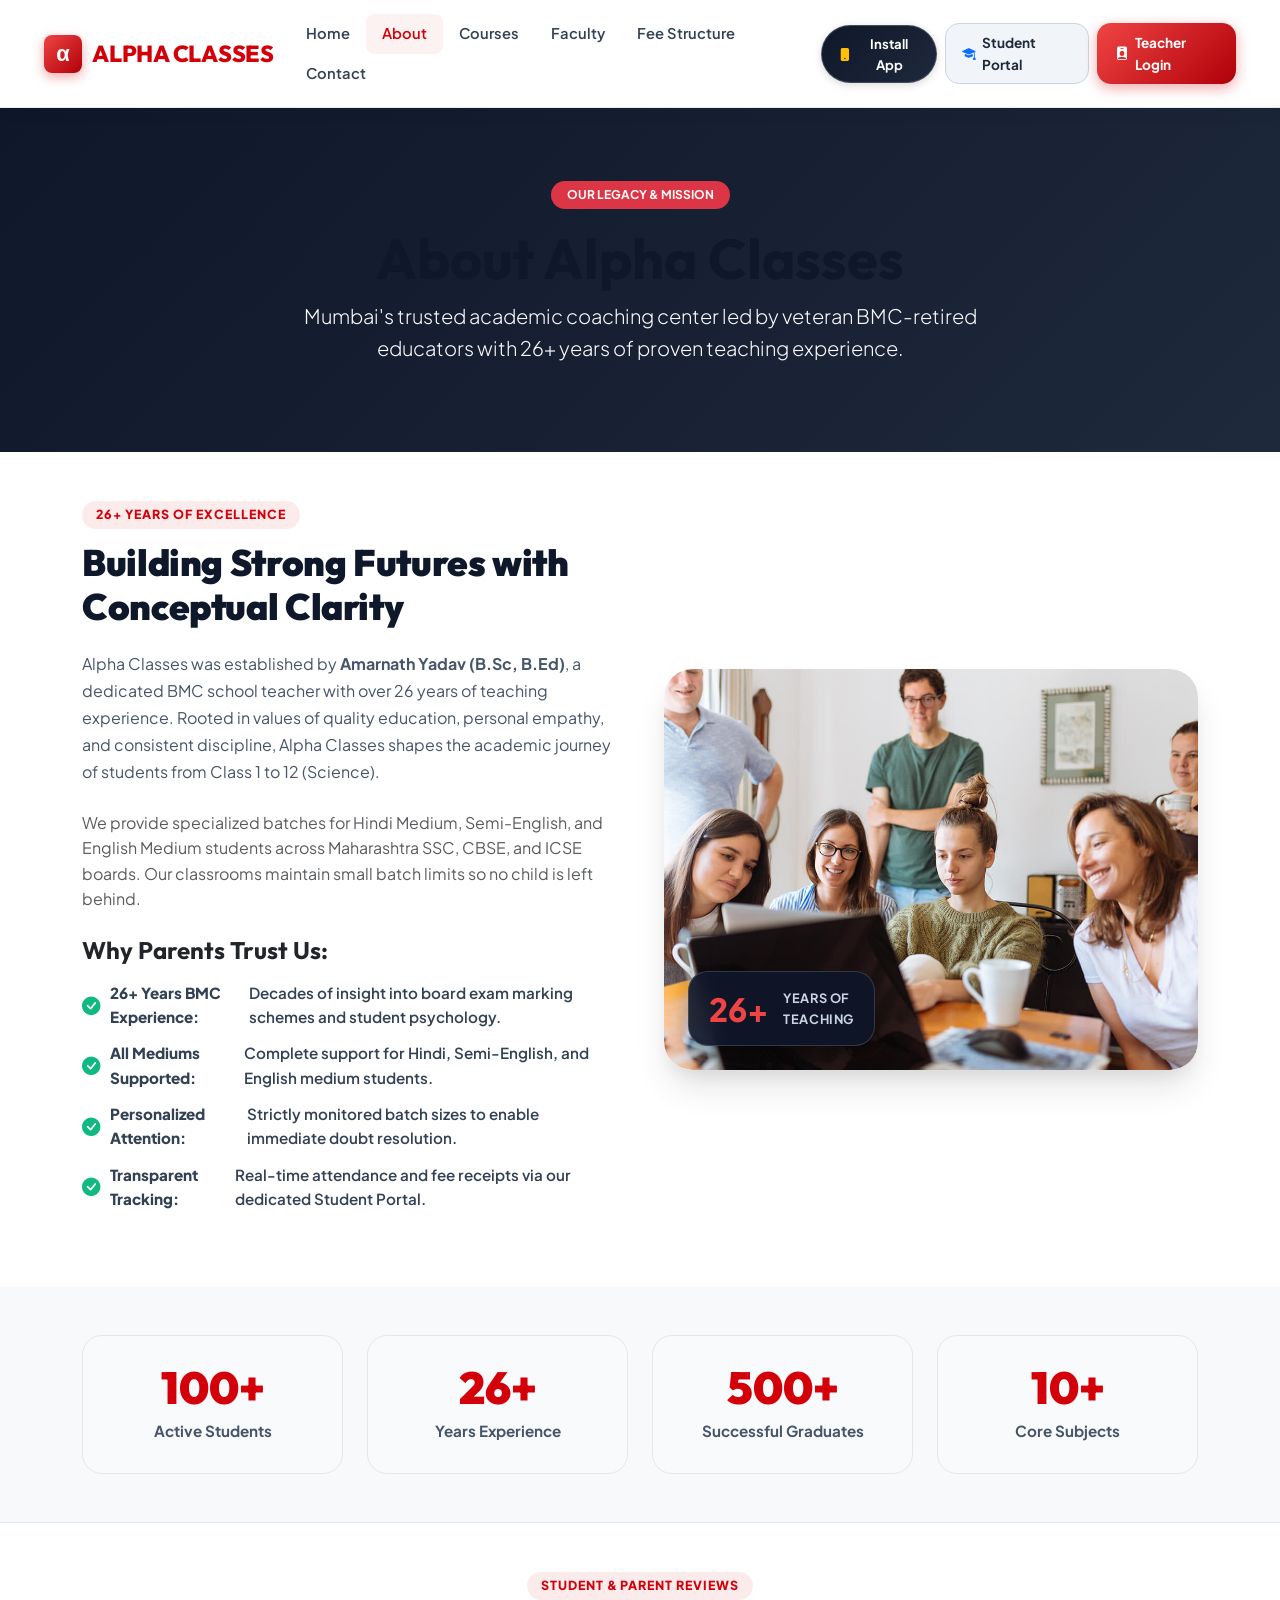
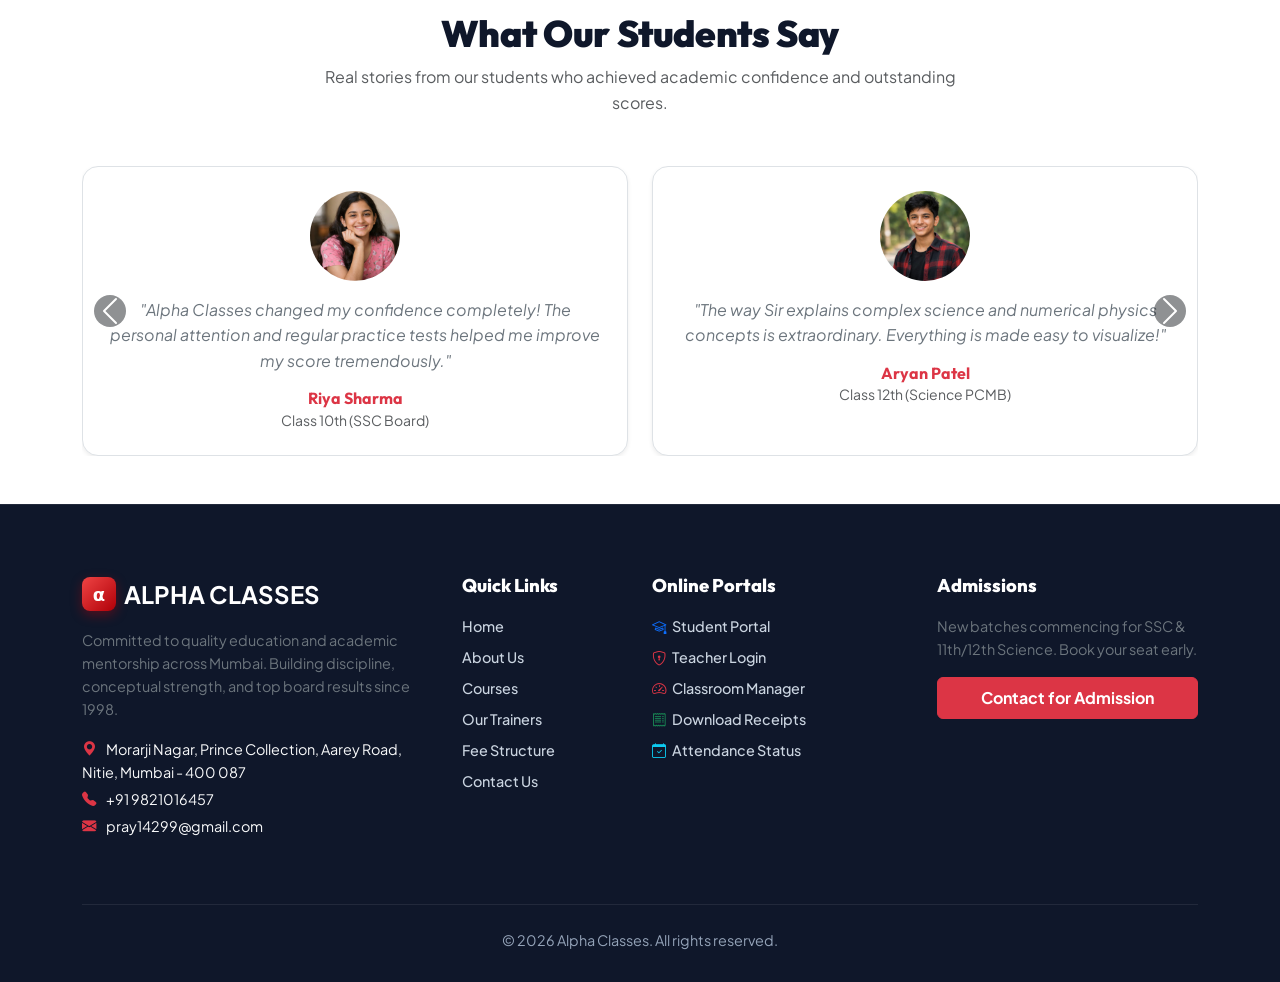
==== commit 6776c274: "feat: add PWA mobile app support for iOS & Android, and fix contact section icon alignment" ====
--- a/About.html
+++ b/About.html
@@ -4,7 +4,15 @@
   <meta charset="UTF-8">
   <meta name="viewport" content="width=device-width, initial-scale=1.0">
   <title>About Us — Alpha Classes | 26+ Years of Teaching Excellence</title>
-  <link rel="icon" type="image/png" href="./images/science.png">
+  <link rel="icon" type="image/png" href="./images/app-icon-192.png">
+
+  <!-- PWA & Mobile App Meta Tags (iOS & Android) -->
+  <link rel="manifest" href="manifest.json">
+  <meta name="theme-color" content="#d3000a">
+  <meta name="apple-mobile-web-app-capable" content="yes">
+  <meta name="apple-mobile-web-app-status-bar-style" content="black-translucent">
+  <meta name="apple-mobile-web-app-title" content="Alpha Classes">
+  <link rel="apple-touch-icon" href="./images/apple-touch-icon.png">
 
   <!-- Fonts & Icons & Bootstrap 5 -->
   <link rel="preconnect" href="https://fonts.googleapis.com">
@@ -52,6 +60,10 @@
           </ul>
 
           <div class="navbar-cta-group d-flex align-items-center gap-2">
+            <button type="button" class="app-install-pill btn-install-app" title="Install App on Android & iPhone">
+              <i class="bi bi-phone-fill text-warning"></i>
+              <span>Install App</span>
+            </button>
             <a href="login.html?type=student" class="btn-student-nav" title="Student & Parent Portal">
               <i class="bi bi-mortarboard-fill text-primary"></i>
               <span>Student Portal</span>
@@ -265,5 +277,6 @@
   </footer>
 
   <script src="https://cdn.jsdelivr.net/npm/bootstrap@5.0.2/dist/js/bootstrap.bundle.min.js"></script>
+  <script src="app-installer.js"></script>
 </body>
 </html>
--- a/style.css
+++ b/style.css
@@ -738,3 +738,94 @@
     margin-top: 12px;
   }
 }
+
+/* ==========================================================================
+   Contact Cards & Icon Badges (Crisp, Perfectly Aligned Icons)
+   ========================================================================== */
+.contact-item-card {
+  display: flex;
+  align-items: center;
+  gap: 16px;
+  padding: 16px 20px;
+  background: #ffffff;
+  border: 1px solid var(--border-subtle);
+  border-radius: var(--radius-md);
+  margin-bottom: 16px;
+  transition: var(--transition);
+  box-shadow: 0 2px 6px rgba(0, 0, 0, 0.02);
+}
+
+.contact-item-card:hover {
+  border-color: var(--primary-red);
+  transform: translateY(-2px);
+  box-shadow: var(--shadow-sm);
+}
+
+.contact-icon-box {
+  width: 52px;
+  height: 52px;
+  min-width: 52px;
+  min-height: 52px;
+  border-radius: 14px;
+  background: linear-gradient(135deg, #ef4444 0%, #b00008 100%);
+  color: #ffffff !important;
+  display: inline-flex;
+  align-items: center;
+  justify-content: center;
+  font-size: 1.35rem;
+  box-shadow: 0 4px 14px var(--primary-red-glow);
+  flex-shrink: 0;
+}
+
+.contact-icon-box.whatsapp-box {
+  background: linear-gradient(135deg, #22c55e 0%, #16a34a 100%);
+  box-shadow: 0 4px 14px rgba(34, 197, 94, 0.35);
+}
+
+.contact-icon-box.email-box {
+  background: linear-gradient(135deg, #3b82f6 0%, #1d4ed8 100%);
+  box-shadow: 0 4px 14px rgba(59, 130, 246, 0.35);
+}
+
+.contact-icon-box.clock-box {
+  background: linear-gradient(135deg, #f59e0b 0%, #d97706 100%);
+  box-shadow: 0 4px 14px rgba(245, 158, 11, 0.35);
+}
+
+.footer-contact-item {
+  display: flex;
+  align-items: flex-start;
+  gap: 10px;
+  margin-bottom: 10px;
+}
+.footer-contact-icon {
+  color: #ef4444;
+  font-size: 1rem;
+  margin-top: 3px;
+  flex-shrink: 0;
+}
+
+/* App Install Pill / Button */
+.app-install-pill {
+  background: linear-gradient(135deg, #0f172a 0%, #1e293b 100%);
+  color: #ffffff !important;
+  border: 1px solid rgba(255, 255, 255, 0.2);
+  border-radius: 999px;
+  padding: 7px 16px;
+  font-size: 0.82rem;
+  font-weight: 700;
+  display: inline-flex;
+  align-items: center;
+  gap: 7px;
+  text-decoration: none;
+  cursor: pointer;
+  transition: var(--transition);
+  box-shadow: 0 2px 8px rgba(0, 0, 0, 0.15);
+}
+
+.app-install-pill:hover {
+  background: #000000;
+  color: #ffffff !important;
+  transform: translateY(-2px);
+  box-shadow: 0 4px 12px rgba(0, 0, 0, 0.25);
+}
